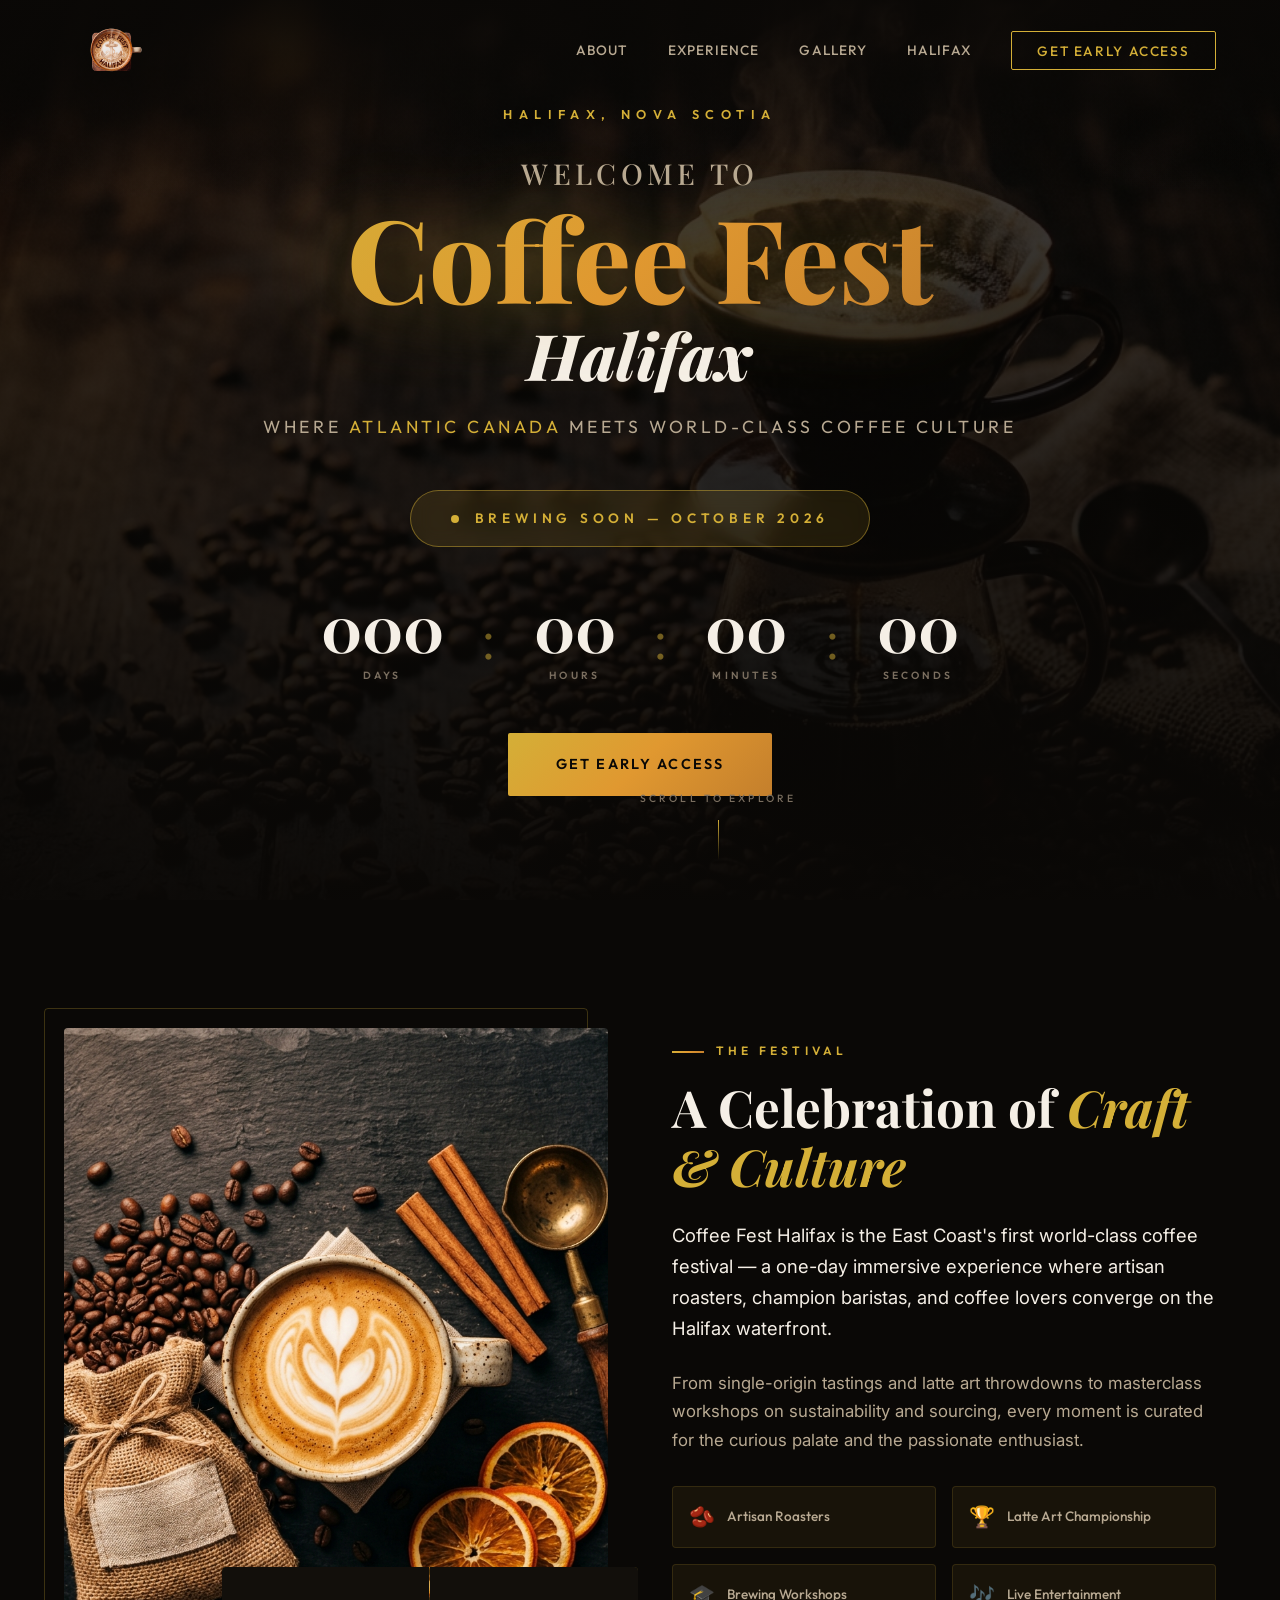
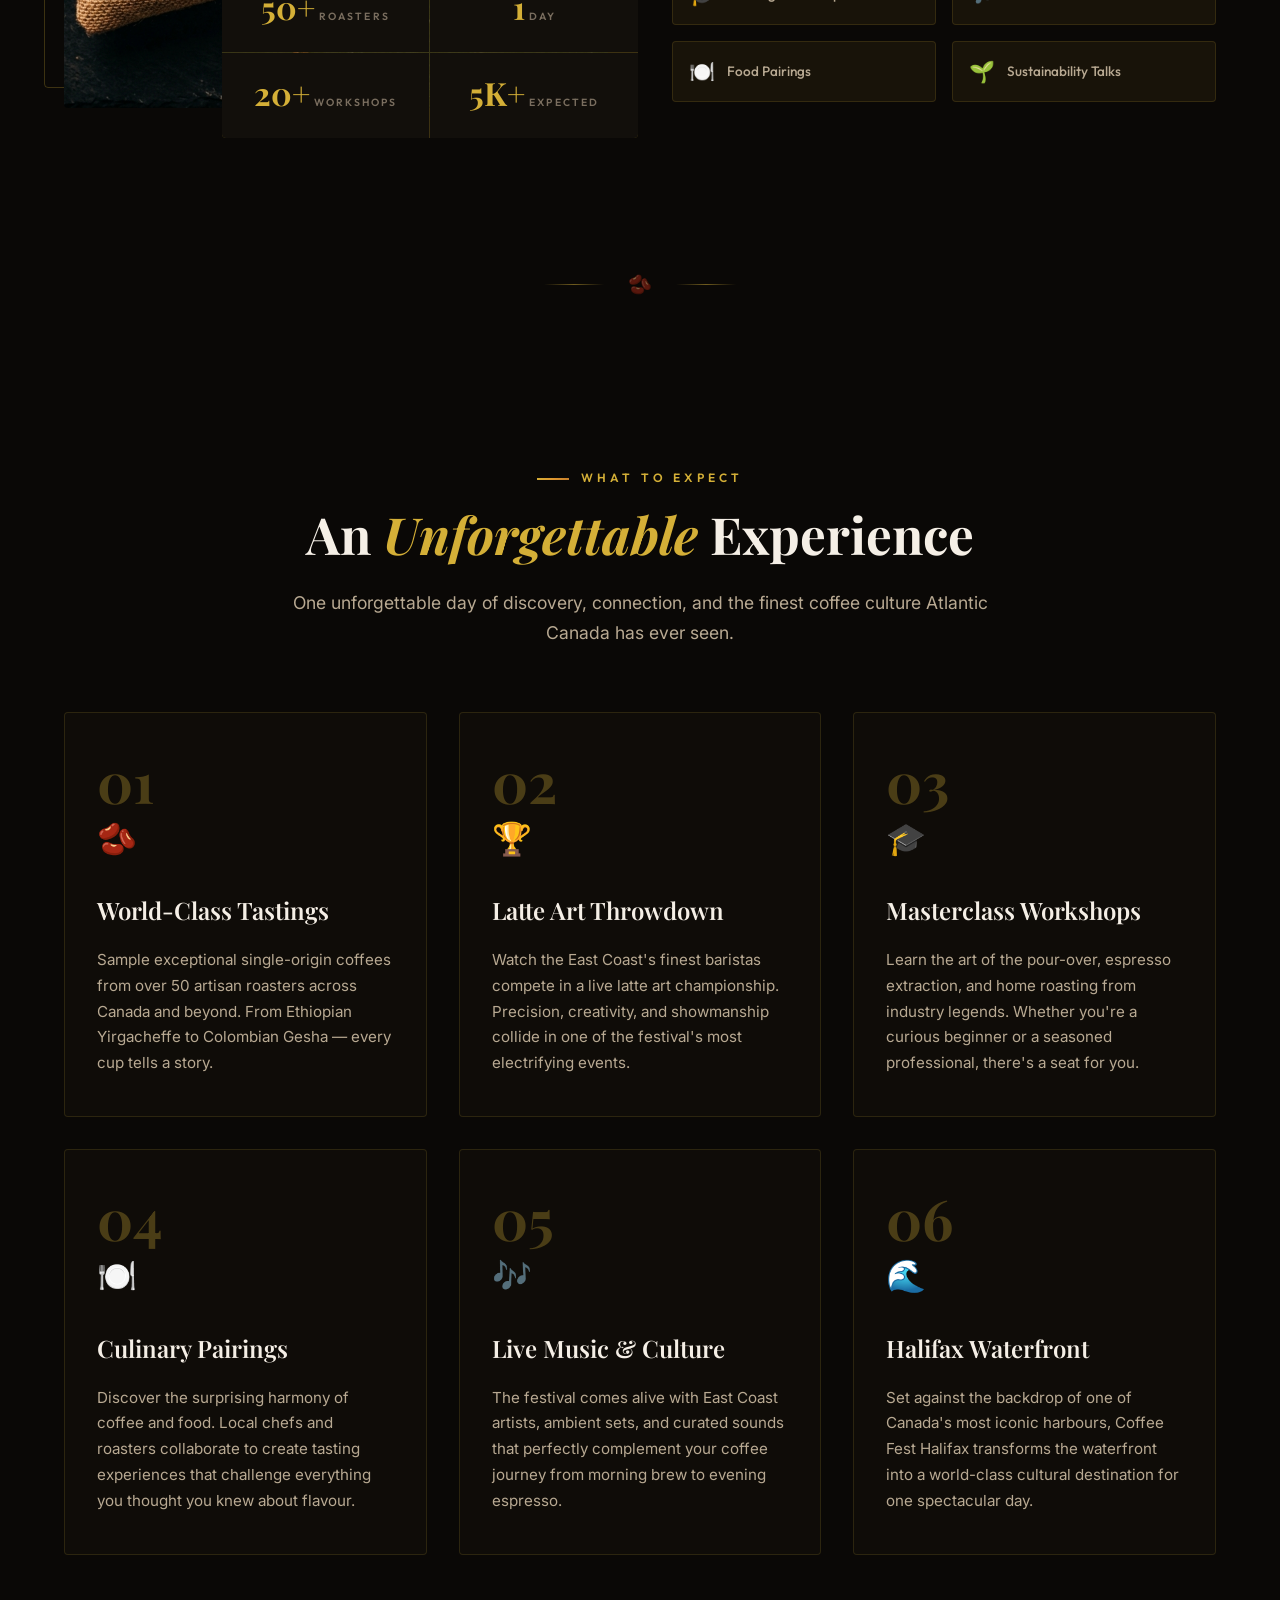
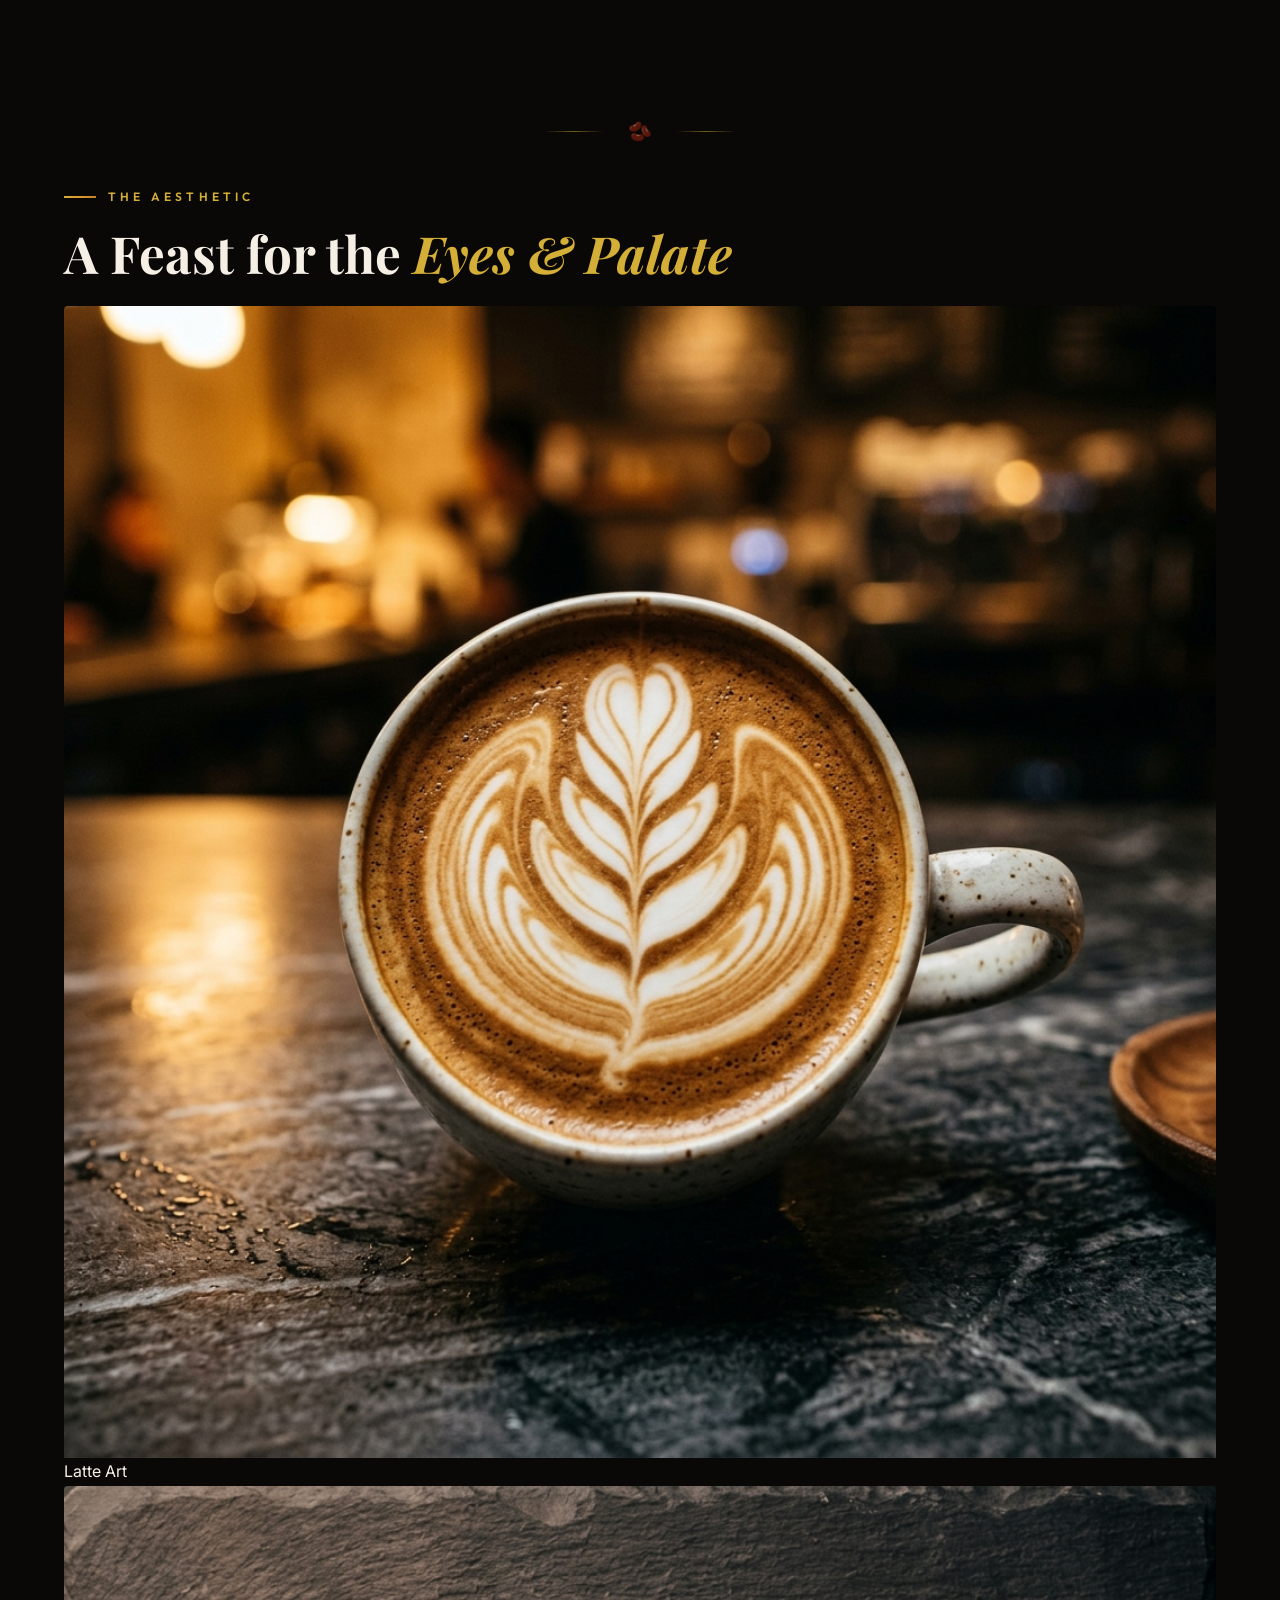
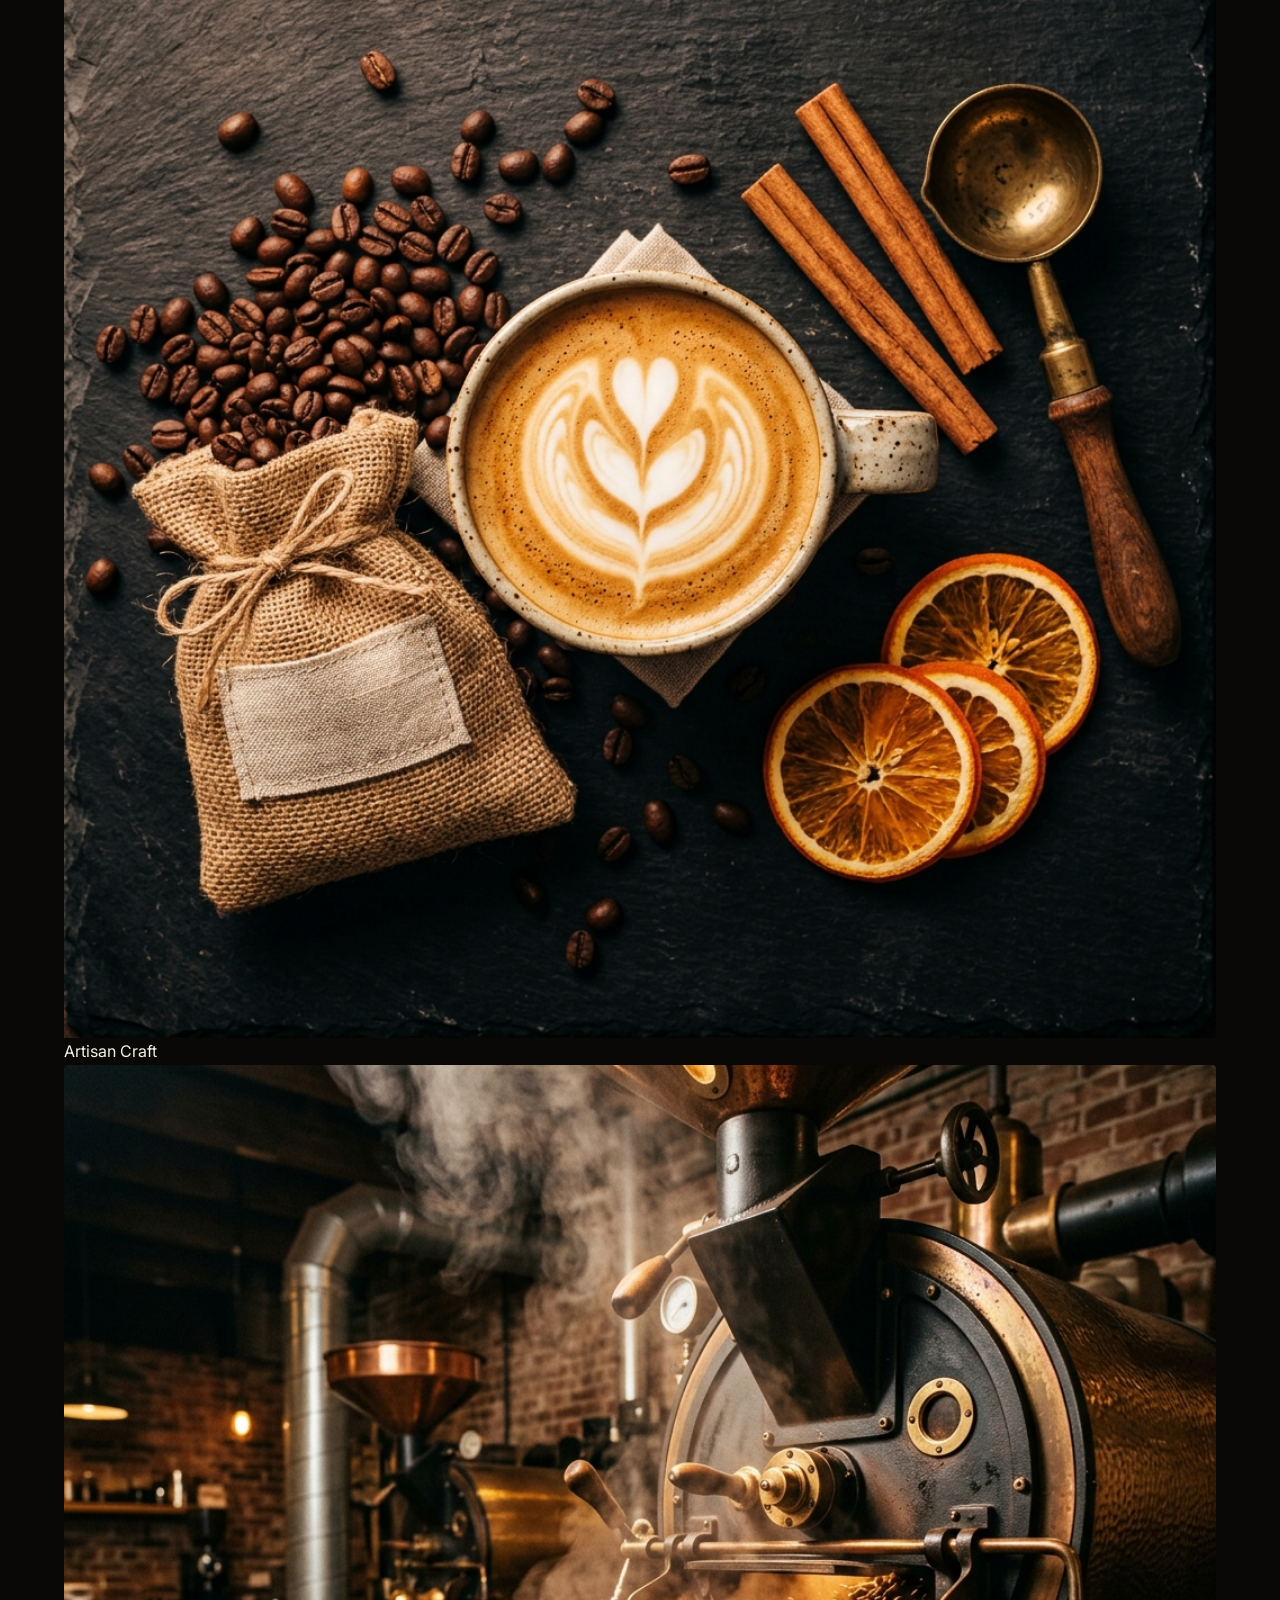
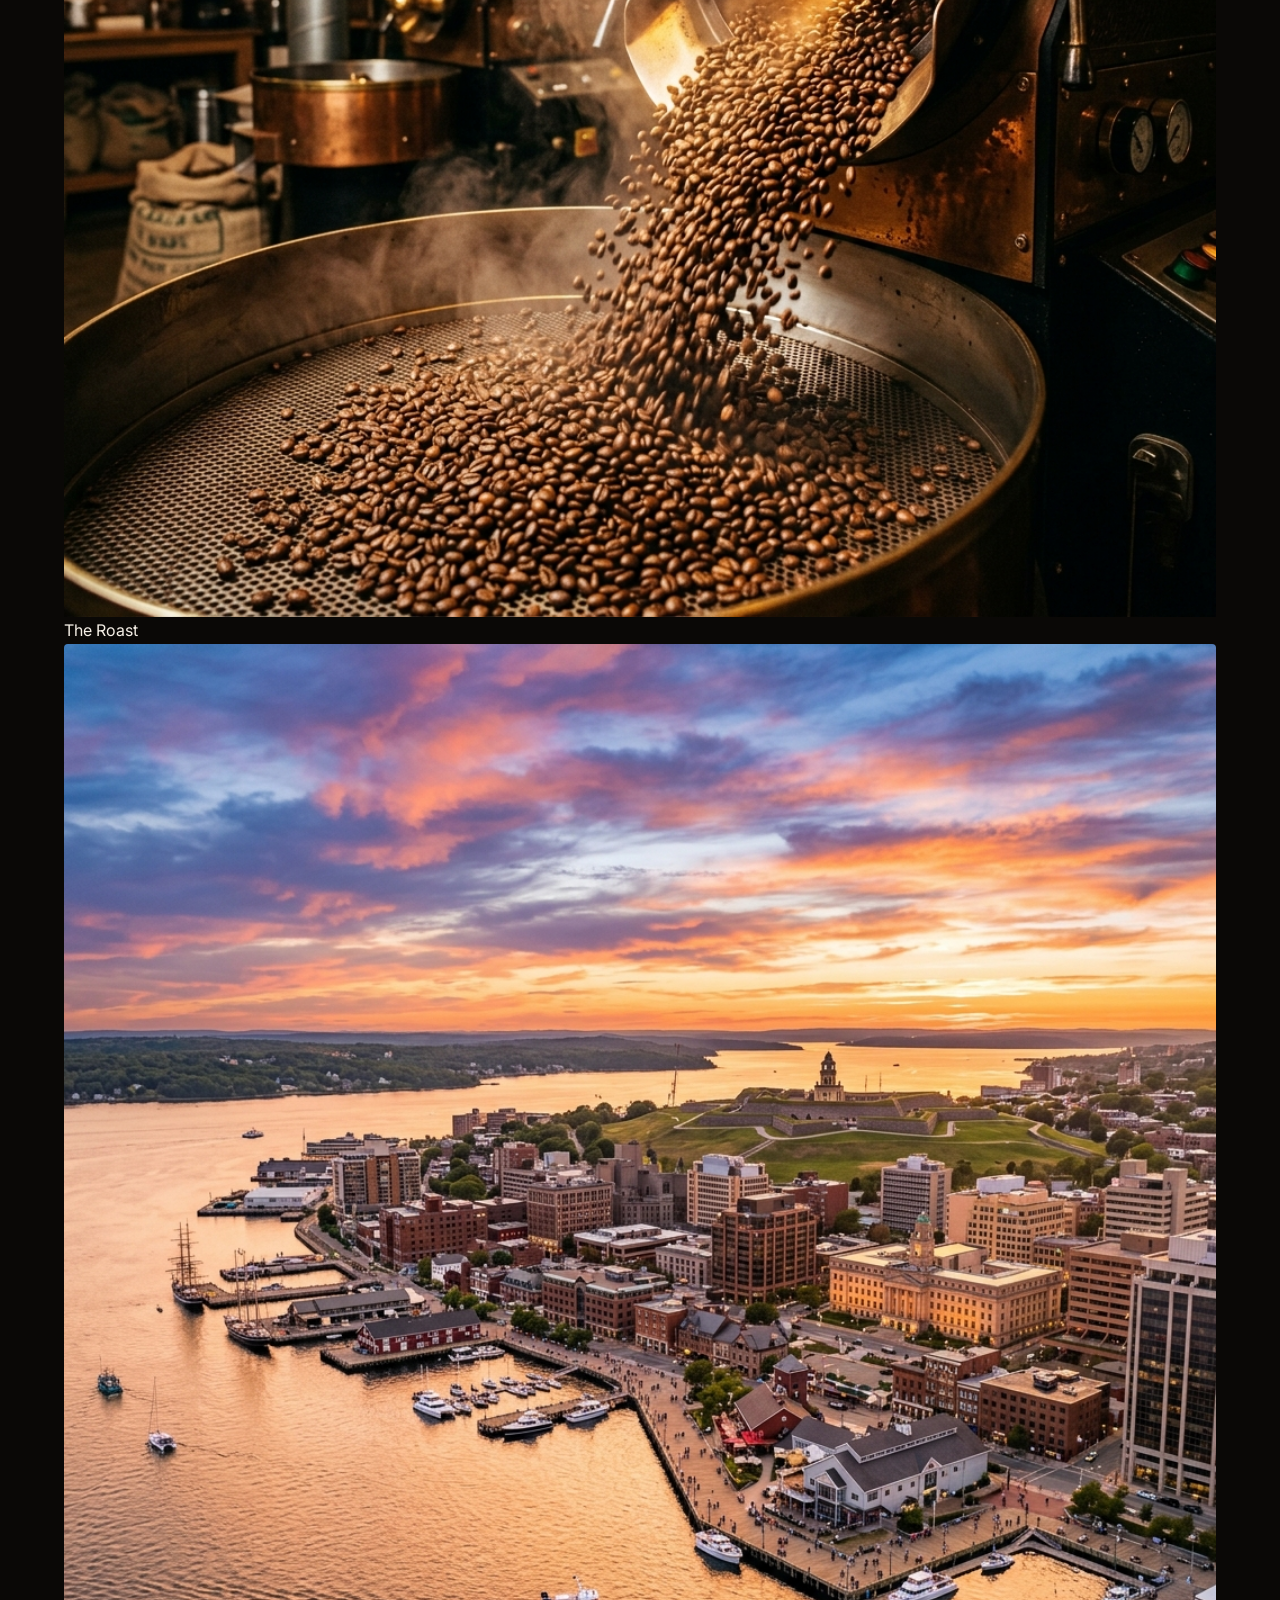
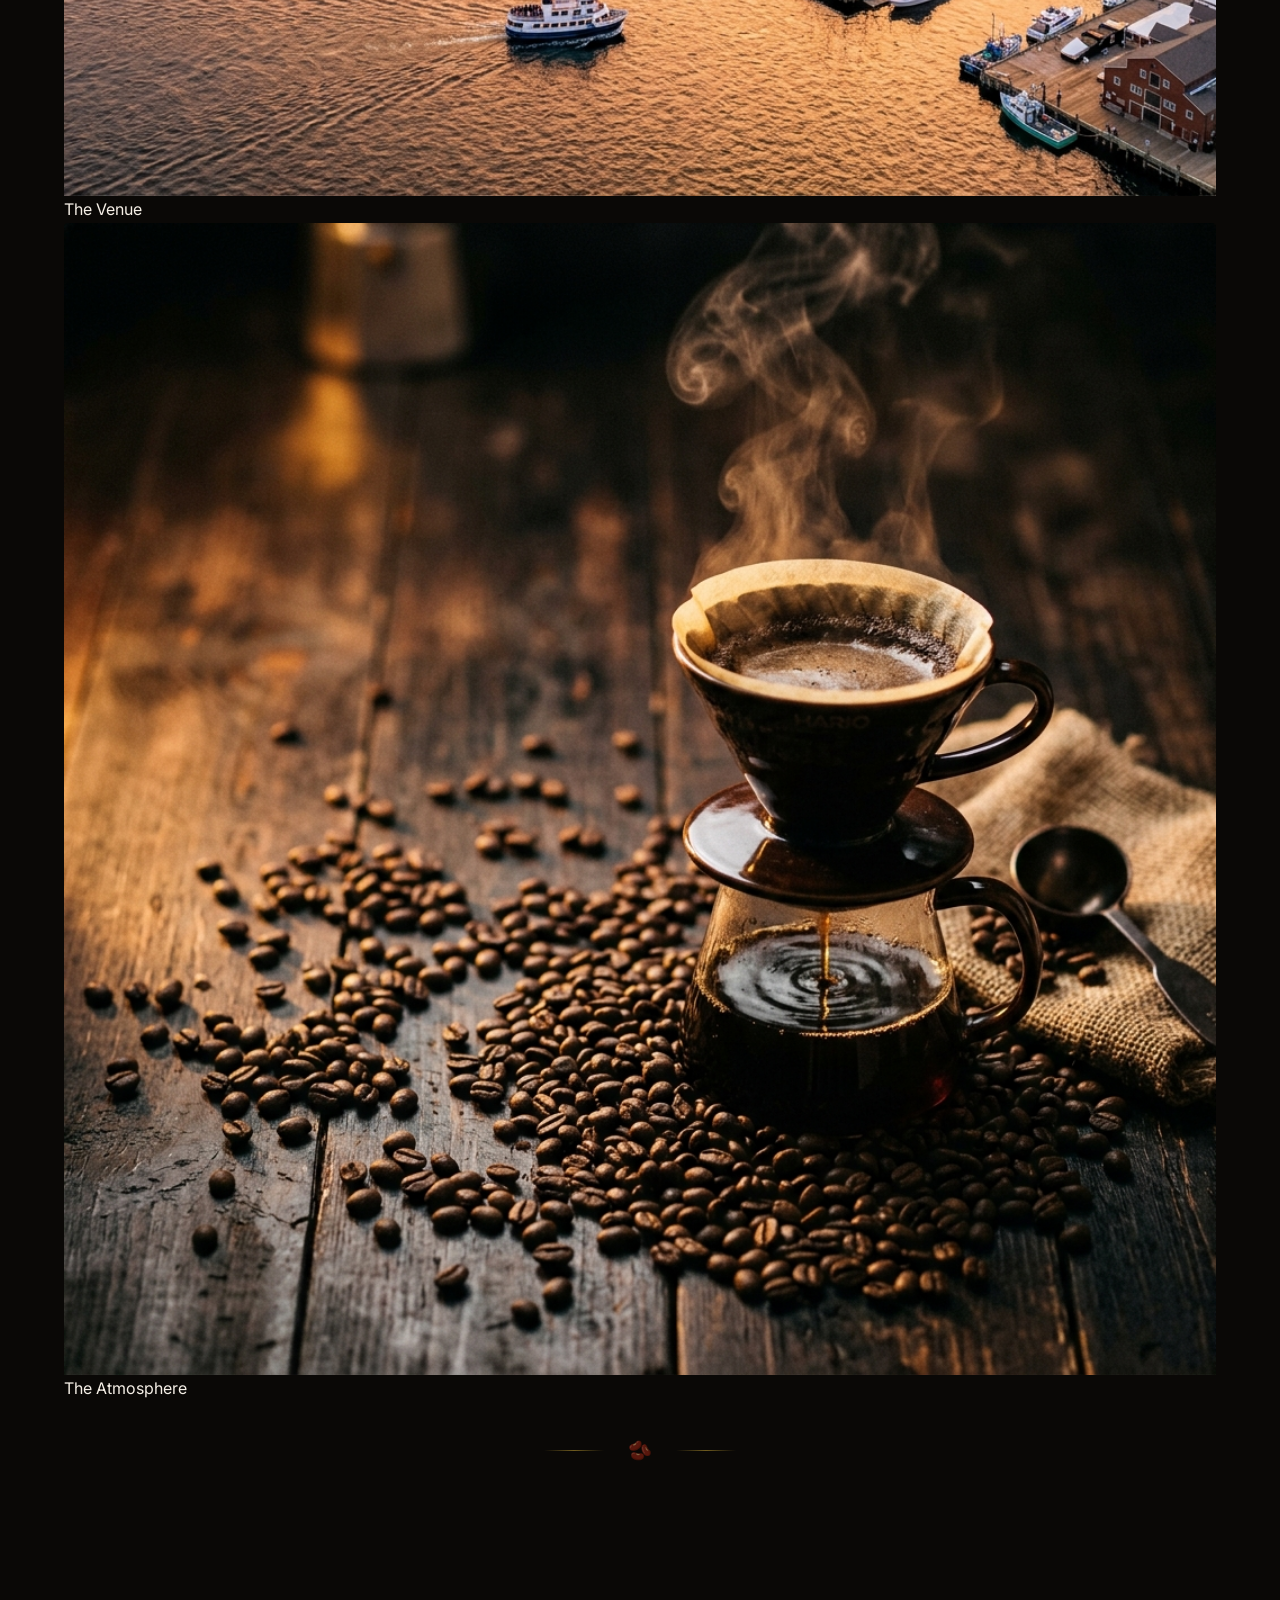
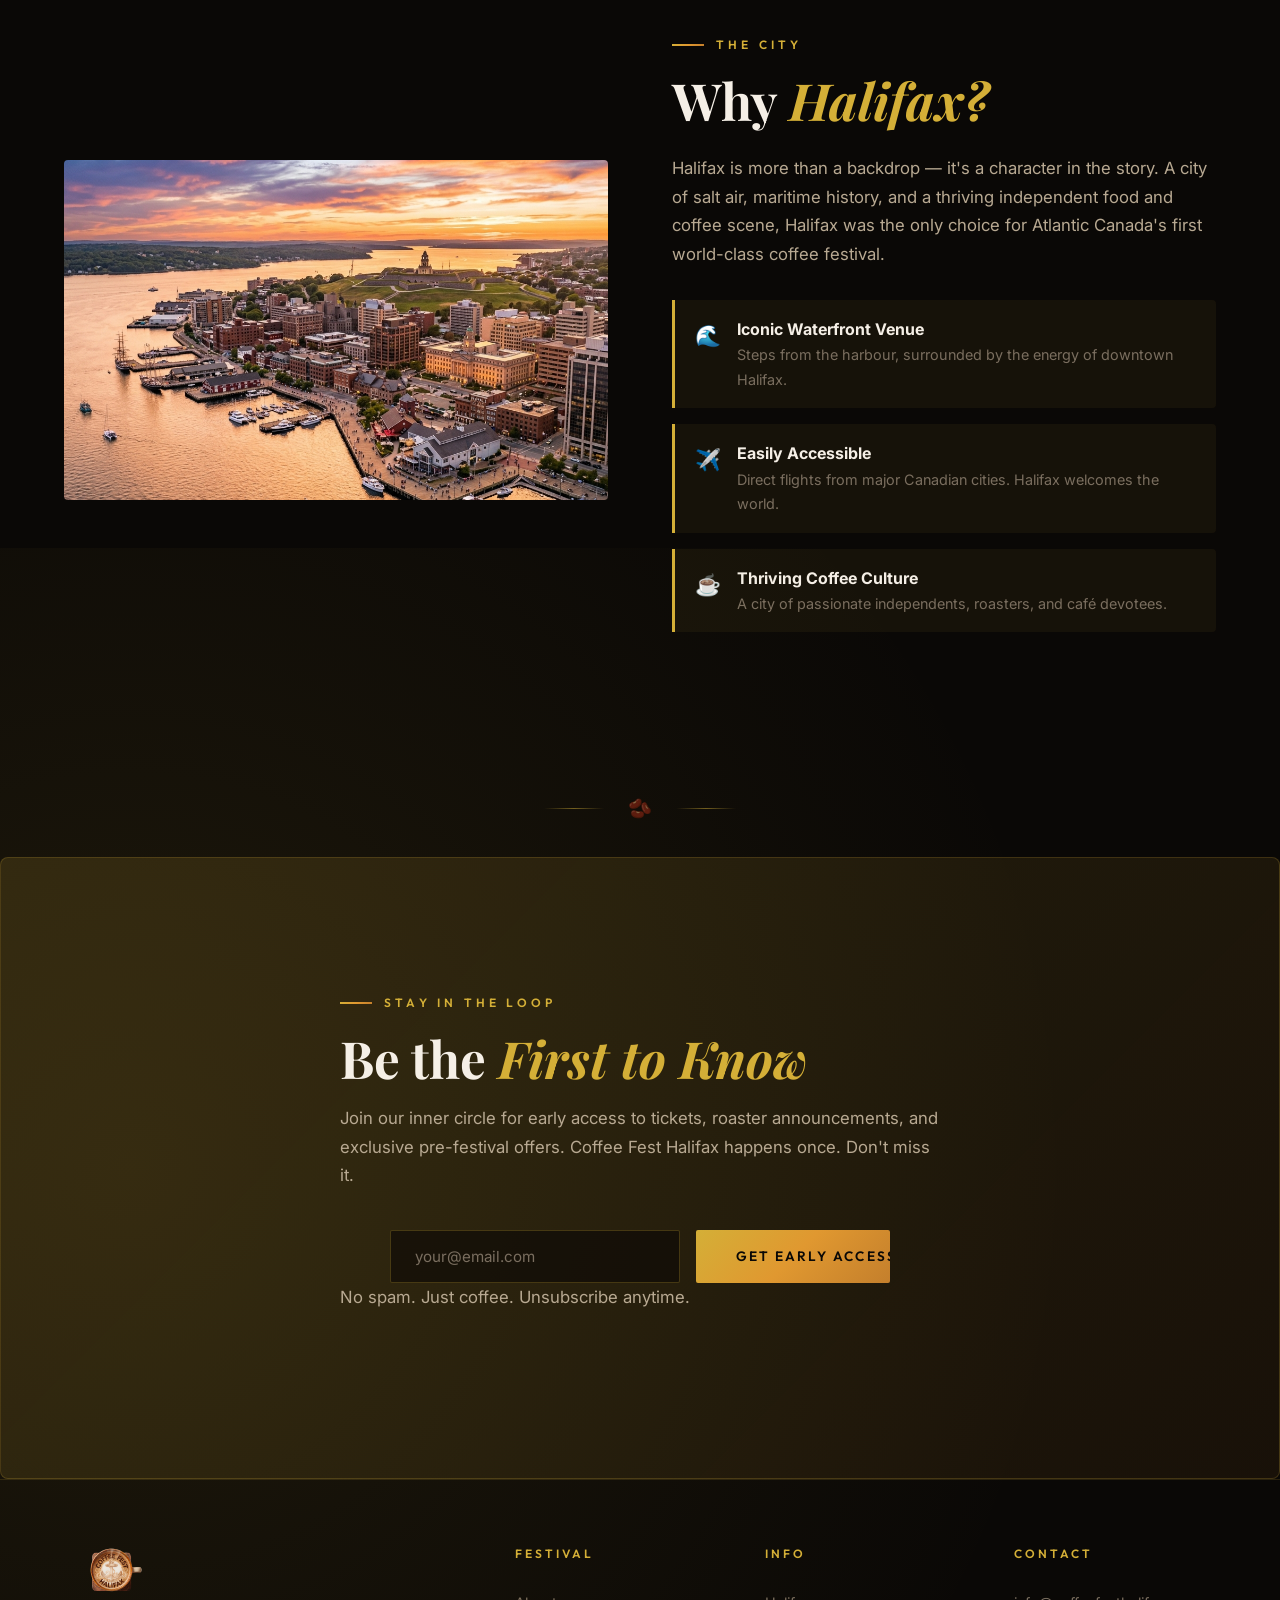
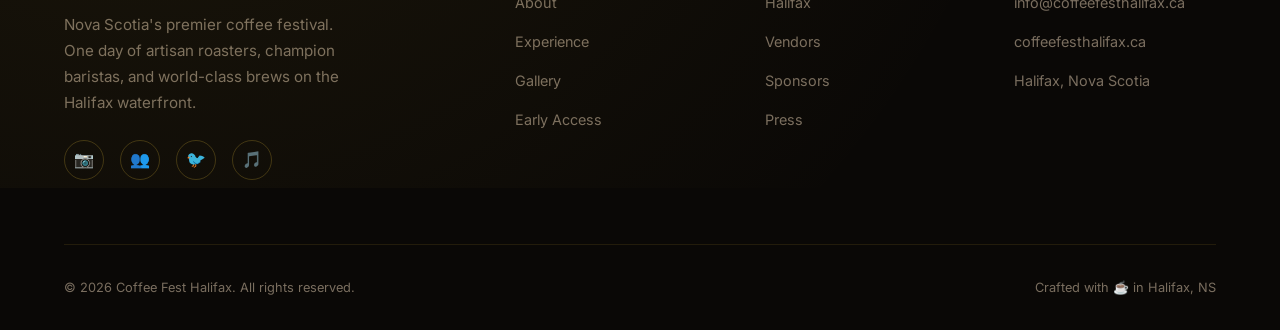
==== index.html @ a6e3f9b7 "Initial commit — Coffee Fest Halifax website" ====
<!DOCTYPE html>
<html lang="en">
<head>
  <meta charset="UTF-8">
  <meta name="viewport" content="width=device-width, initial-scale=1.0">
  <title>Coffee Fest Halifax — Coming October 2026 | Nova Scotia's Premier Coffee Festival</title>
  <meta name="description" content="Nova Scotia's most anticipated coffee festival. Artisan roasters, world-class baristas, live demos, and the finest brews. Coming October 2026 to the Halifax waterfront.">
  <meta property="og:title" content="Coffee Fest Halifax — October 2026">
  <meta property="og:description" content="Nova Scotia's most anticipated coffee festival. Artisan roasters, world-class baristas, live demos, and the finest brews.">
  <meta property="og:type" content="website">
  
  <!-- Favicon -->
  <link rel="icon" href="images/logo.png" type="image/png">

  <link rel="stylesheet" href="style.css">
</head>
<body>

  <!-- ========== LOADER ========== -->
  <div id="loader">
    <div class="loader-bean"></div>
    <div class="loader-text">Brewing Something Special</div>
  </div>

  <!-- ========== NAVIGATION ========== -->
  <nav class="navbar" id="navbar">
    <div class="container">
      <a href="#" class="nav-logo">
        <img src="images/logo.png" alt="Coffee Fest Halifax" class="nav-logo-img">
      </a>
      <ul class="nav-links" id="navLinks">
        <li><a href="#about">About</a></li>
        <li><a href="#experience">Experience</a></li>
        <li><a href="#gallery">Gallery</a></li>
        <li><a href="#halifax">Halifax</a></li>
        <li><a href="#signup" class="nav-cta">Get Early Access</a></li>
      </ul>
      <button class="nav-toggle" id="navToggle" aria-label="Toggle navigation">
        <span></span>
        <span></span>
        <span></span>
      </button>
    </div>
  </nav>

  <!-- ========== HERO ========== -->
  <section class="hero" id="home">
    <div class="hero-bg">
      <img src="images/hero-bg.png" alt="Coffee Fest Halifax hero">
    </div>
    <div class="hero-overlay"></div>
    <div class="hero-top-fade"></div>
    
    <!-- Floating particles -->
    <div class="hero-particles" id="heroParticles"></div>

    <div class="hero-content">
      <div class="hero-dateline">Halifax, Nova Scotia</div>
      
      <h1 class="hero-title">
        <span class="line-1">Welcome to</span>
        <span class="line-2">Coffee Fest</span>
        <span class="line-3">Halifax</span>
      </h1>

      <div class="hero-location">
        Where <span>Atlantic Canada</span> meets world-class coffee culture
      </div>

      <div class="coming-soon-badge">
        <span class="pulse"></span>
        <span>Brewing Soon — October 2026</span>
      </div>

      <!-- Countdown Timer -->
      <div class="countdown" id="countdown">
        <div class="countdown-item">
          <span class="countdown-value" id="countDays">000</span>
          <span class="countdown-label">Days</span>
        </div>
        <span class="countdown-separator">:</span>
        <div class="countdown-item">
          <span class="countdown-value" id="countHours">00</span>
          <span class="countdown-label">Hours</span>
        </div>
        <span class="countdown-separator">:</span>
        <div class="countdown-item">
          <span class="countdown-value" id="countMinutes">00</span>
          <span class="countdown-label">Minutes</span>
        </div>
        <span class="countdown-separator">:</span>
        <div class="countdown-item">
          <span class="countdown-value" id="countSeconds">00</span>
          <span class="countdown-label">Seconds</span>
        </div>
      </div>

      <div class="hero-cta">
        <a href="#signup" class="btn btn-gold btn-large">Get Early Access</a>
      </div>
    </div>

    <div class="scroll-indicator">
      <span>Scroll to Explore</span>
      <div class="scroll-line"></div>
    </div>
  </section>

  <!-- ========== ABOUT ========== -->
  <section class="about" id="about">
    <div class="container">
      <div class="about-grid">
        <div class="about-image-wrapper reveal">
          <div class="about-image">
            <img src="images/coffee-flatlay.png" alt="Artisan coffee craftsmanship">
          </div>
          <div class="about-image-accent"></div>
          <div class="about-stats">
            <div class="about-stat">
              <span class="about-stat-value">50+</span>
              <span class="about-stat-label">Roasters</span>
            </div>
            <div class="about-stat">
              <span class="about-stat-value">1</span>
              <span class="about-stat-label">Day</span>
            </div>
            <div class="about-stat">
              <span class="about-stat-value">20+</span>
              <span class="about-stat-label">Workshops</span>
            </div>
            <div class="about-stat">
              <span class="about-stat-value">5K+</span>
              <span class="about-stat-label">Expected</span>
            </div>
          </div>
        </div>

        <div class="about-text reveal reveal-delay-2">
          <span class="section-label">The Festival</span>
          <h2 class="section-title">A Celebration of <em>Craft &amp; Culture</em></h2>
          <p>Coffee Fest Halifax is the East Coast's first world-class coffee festival — a one-day immersive experience where artisan roasters, champion baristas, and coffee lovers converge on the Halifax waterfront.</p>
          <p>From single-origin tastings and latte art throwdowns to masterclass workshops on sustainability and sourcing, every moment is curated for the curious palate and the passionate enthusiast.</p>
          
          <div class="about-features">
            <div class="about-feature">
              <span class="about-feature-icon">🫘</span>
              <span class="about-feature-text">Artisan Roasters</span>
            </div>
            <div class="about-feature">
              <span class="about-feature-icon">🏆</span>
              <span class="about-feature-text">Latte Art Championship</span>
            </div>
            <div class="about-feature">
              <span class="about-feature-icon">🎓</span>
              <span class="about-feature-text">Brewing Workshops</span>
            </div>
            <div class="about-feature">
              <span class="about-feature-icon">🎶</span>
              <span class="about-feature-text">Live Entertainment</span>
            </div>
            <div class="about-feature">
              <span class="about-feature-icon">🍽️</span>
              <span class="about-feature-text">Food Pairings</span>
            </div>
            <div class="about-feature">
              <span class="about-feature-icon">🌱</span>
              <span class="about-feature-text">Sustainability Talks</span>
            </div>
          </div>
        </div>
      </div>
    </div>
  </section>

  <!-- Divider -->
  <div class="section-divider">
    <span class="line"></span>
    <span class="icon">🫘</span>
    <span class="line"></span>
  </div>

  <!-- ========== EXPERIENCE ========== -->
  <section class="experience" id="experience">
    <div class="container">
      <div class="experience-header reveal">
        <span class="section-label">What to Expect</span>
        <h2 class="section-title">An <em>Unforgettable</em> Experience</h2>
        <p>One unforgettable day of discovery, connection, and the finest coffee culture Atlantic Canada has ever seen.</p>
      </div>

      <div class="experience-grid">
        <div class="experience-card reveal reveal-delay-1">
          <span class="experience-card-number">01</span>
          <span class="experience-card-icon">🫘</span>
          <h3>World-Class Tastings</h3>
          <p>Sample exceptional single-origin coffees from over 50 artisan roasters across Canada and beyond. From Ethiopian Yirgacheffe to Colombian Gesha — every cup tells a story.</p>
        </div>
        <div class="experience-card reveal reveal-delay-2">
          <span class="experience-card-number">02</span>
          <span class="experience-card-icon">🏆</span>
          <h3>Latte Art Throwdown</h3>
          <p>Watch the East Coast's finest baristas compete in a live latte art championship. Precision, creativity, and showmanship collide in one of the festival's most electrifying events.</p>
        </div>
        <div class="experience-card reveal reveal-delay-3">
          <span class="experience-card-number">03</span>
          <span class="experience-card-icon">🎓</span>
          <h3>Masterclass Workshops</h3>
          <p>Learn the art of the pour-over, espresso extraction, and home roasting from industry legends. Whether you're a curious beginner or a seasoned professional, there's a seat for you.</p>
        </div>
        <div class="experience-card reveal reveal-delay-1">
          <span class="experience-card-number">04</span>
          <span class="experience-card-icon">🍽️</span>
          <h3>Culinary Pairings</h3>
          <p>Discover the surprising harmony of coffee and food. Local chefs and roasters collaborate to create tasting experiences that challenge everything you thought you knew about flavour.</p>
        </div>
        <div class="experience-card reveal reveal-delay-2">
          <span class="experience-card-number">05</span>
          <span class="experience-card-icon">🎶</span>
          <h3>Live Music &amp; Culture</h3>
          <p>The festival comes alive with East Coast artists, ambient sets, and curated sounds that perfectly complement your coffee journey from morning brew to evening espresso.</p>
        </div>
        <div class="experience-card reveal reveal-delay-3">
          <span class="experience-card-number">06</span>
          <span class="experience-card-icon">🌊</span>
          <h3>Halifax Waterfront</h3>
          <p>Set against the backdrop of one of Canada's most iconic harbours, Coffee Fest Halifax transforms the waterfront into a world-class cultural destination for one spectacular day.</p>
        </div>
      </div>
    </div>
  </section>

  <!-- Divider -->
  <div class="section-divider">
    <span class="line"></span>
    <span class="icon">🫘</span>
    <span class="line"></span>
  </div>

  <!-- ========== GALLERY ========== -->
  <section class="gallery" id="gallery">
    <div class="container">
      <div class="gallery-header reveal">
        <span class="section-label">The Aesthetic</span>
        <h2 class="section-title">A Feast for the <em>Eyes &amp; Palate</em></h2>
      </div>
      <div class="gallery-grid">
        <div class="gallery-item gallery-item--large showcase-item reveal">
          <img src="images/latte-art.png" alt="Latte art at Coffee Fest Halifax">
          <div class="gallery-overlay">
            <span>Latte Art</span>
          </div>
        </div>
        <div class="gallery-item showcase-item reveal reveal-delay-1">
          <img src="images/coffee-flatlay.png" alt="Artisan coffee flat lay">
          <div class="gallery-overlay">
            <span>Artisan Craft</span>
          </div>
        </div>
        <div class="gallery-item showcase-item reveal reveal-delay-2">
          <img src="images/coffee-roasting.png" alt="Coffee roasting process">
          <div class="gallery-overlay">
            <span>The Roast</span>
          </div>
        </div>
        <div class="gallery-item showcase-item reveal reveal-delay-1">
          <img src="images/halifax-waterfront.png" alt="Halifax waterfront venue">
          <div class="gallery-overlay">
            <span>The Venue</span>
          </div>
        </div>
        <div class="gallery-item showcase-item reveal reveal-delay-2">
          <img src="images/hero-bg.png" alt="Coffee festival atmosphere">
          <div class="gallery-overlay">
            <span>The Atmosphere</span>
          </div>
        </div>
      </div>
    </div>
  </section>

  <!-- Divider -->
  <div class="section-divider">
    <span class="line"></span>
    <span class="icon">🫘</span>
    <span class="line"></span>
  </div>

  <!-- ========== HALIFAX ========== -->
  <section class="halifax" id="halifax">
    <div class="container">
      <div class="halifax-grid">
        <div class="halifax-image-wrapper reveal">
          <div class="halifax-image">
            <img src="images/halifax-waterfront.png" alt="Halifax waterfront">
          </div>
        </div>
        <div class="halifax-content reveal reveal-delay-2">
          <span class="section-label">The City</span>
          <h2 class="section-title">Why <em>Halifax?</em></h2>
          <p>Halifax is more than a backdrop — it's a character in the story. A city of salt air, maritime history, and a thriving independent food and coffee scene, Halifax was the only choice for Atlantic Canada's first world-class coffee festival.</p>
          <div class="halifax-highlights">
            <div class="halifax-highlight">
              <span class="halifax-highlight-icon">🌊</span>
              <div>
                <strong>Iconic Waterfront Venue</strong>
                <p>Steps from the harbour, surrounded by the energy of downtown Halifax.</p>
              </div>
            </div>
            <div class="halifax-highlight">
              <span class="halifax-highlight-icon">✈️</span>
              <div>
                <strong>Easily Accessible</strong>
                <p>Direct flights from major Canadian cities. Halifax welcomes the world.</p>
              </div>
            </div>
            <div class="halifax-highlight">
              <span class="halifax-highlight-icon">☕</span>
              <div>
                <strong>Thriving Coffee Culture</strong>
                <p>A city of passionate independents, roasters, and café devotees.</p>
              </div>
            </div>
          </div>
        </div>
      </div>
    </div>
  </section>

  <!-- Divider -->
  <div class="section-divider">
    <span class="line"></span>
    <span class="icon">🫘</span>
    <span class="line"></span>
  </div>

  <!-- ========== SIGNUP ========== -->
  <section class="signup" id="signup">
    <div class="signup-bg"></div>
    <div class="container">
      <div class="signup-content reveal">
        <span class="section-label">Stay in the Loop</span>
        <h2 class="section-title">Be the <em>First to Know</em></h2>
        <p>Join our inner circle for early access to tickets, roaster announcements, and exclusive pre-festival offers. Coffee Fest Halifax happens once. Don't miss it.</p>
        <form class="signup-form" id="signupForm">
          <input type="email" id="emailInput" placeholder="your@email.com" required>
          <button type="submit" class="btn btn-gold">Get Early Access</button>
        </form>
        <p class="signup-disclaimer">No spam. Just coffee. Unsubscribe anytime.</p>
      </div>
    </div>
  </section>

  <!-- ========== FOOTER ========== -->
  <footer class="footer" id="contact">
    <div class="container">
      <div class="footer-grid">
        <div class="footer-brand">
          <a href="#" class="nav-logo">
            <img src="images/logo.png" alt="Coffee Fest Halifax" class="nav-logo-img">
          </a>
          <p>Nova Scotia's premier coffee festival. One day of artisan roasters, champion baristas, and world-class brews on the Halifax waterfront.</p>
          <div class="footer-social">
            <a href="#" aria-label="Instagram">📷</a>
            <a href="#" aria-label="Facebook">👥</a>
            <a href="#" aria-label="Twitter/X">🐦</a>
            <a href="#" aria-label="TikTok">🎵</a>
          </div>
        </div>
        <div class="footer-col">
          <h4 class="footer-title">Festival</h4>
          <ul class="footer-links">
            <li><a href="#about">About</a></li>
            <li><a href="#experience">Experience</a></li>
            <li><a href="#gallery">Gallery</a></li>
            <li><a href="#signup">Early Access</a></li>
          </ul>
        </div>
        <div class="footer-col">
          <h4 class="footer-title">Info</h4>
          <ul class="footer-links">
            <li><a href="#halifax">Halifax</a></li>
            <li><a href="#">Vendors</a></li>
            <li><a href="#">Sponsors</a></li>
            <li><a href="#">Press</a></li>
          </ul>
        </div>
        <div class="footer-col">
          <h4 class="footer-title">Contact</h4>
          <ul class="footer-links">
            <li><a href="mailto:info@coffeefesthalifax.ca">info@coffeefesthalifax.ca</a></li>
            <li><a href="#">coffeefesthalifax.ca</a></li>
            <li><a href="#">Halifax, Nova Scotia</a></li>
          </ul>
        </div>
      </div>
      <div class="footer-bottom">
        <p>&copy; 2026 Coffee Fest Halifax. All rights reserved.</p>
        <p>Crafted with ☕ in Halifax, NS</p>
      </div>
    </div>
  </footer>

  <script src="script.js"></script>
</body>
</html>
---- style.css ----
/* ============================================
   COFFEE FEST HALIFAX — PREMIUM DESIGN SYSTEM
   ============================================ */

/* ---------- Google Fonts ---------- */
@import url('https://fonts.googleapis.com/css2?family=Playfair+Display:ital,wght@0,400;0,500;0,600;0,700;0,800;0,900;1,400;1,700&family=Inter:wght@300;400;500;600;700&family=Outfit:wght@300;400;500;600;700;800&display=swap');

/* ---------- Custom Properties ---------- */
:root {
  /* Core palette */
  --bg-primary:       #0a0806;
  --bg-secondary:     #120f0b;
  --bg-card:          rgba(18, 15, 11, 0.7);
  --bg-glass:         rgba(18, 15, 11, 0.45);
  
  --text-primary:     #f5efe6;
  --text-secondary:   #b8a992;
  --text-muted:       #7a6e5f;
  
  /* Accent warm golds & ambers */
  --accent-gold:      #d4af37;
  --accent-amber:     #e09830;
  --accent-copper:    #c47f2c;
  --accent-cream:     #f5e6c8;
  --accent-espresso:  #3b2314;
  
  /* Gradients */
  --gradient-gold:    linear-gradient(135deg, #d4af37 0%, #e09830 50%, #c47f2c 100%);
  --gradient-dark:    linear-gradient(180deg, #0a0806 0%, #1a150f 50%, #0a0806 100%);
  --gradient-hero:    linear-gradient(180deg, rgba(10,8,6,0.3) 0%, rgba(10,8,6,0.6) 40%, rgba(10,8,6,0.95) 100%);
  --gradient-top:     linear-gradient(180deg, rgba(10,8,6,0.9) 0%, rgba(10,8,6,0) 100%);
  
  /* Spacing */
  --section-padding:  clamp(4rem, 10vw, 8rem);
  --container-max:    1200px;
  
  /* Transitions */
  --ease-out-expo:    cubic-bezier(0.16, 1, 0.3, 1);
  --ease-out-quart:   cubic-bezier(0.25, 1, 0.5, 1);
  
  /* Blur */
  --blur-glass:       20px;
  --blur-heavy:       40px;
}

/* ---------- Reset & Base ---------- */
*,
*::before,
*::after {
  margin: 0;
  padding: 0;
  box-sizing: border-box;
}

html {
  scroll-behavior: smooth;
  font-size: 16px;
  overflow-x: hidden;
}

body {
  font-family: 'Inter', -apple-system, BlinkMacSystemFont, sans-serif;
  background: var(--bg-primary);
  color: var(--text-primary);
  line-height: 1.7;
  overflow-x: hidden;
  -webkit-font-smoothing: antialiased;
  -moz-osx-font-smoothing: grayscale;
}

::selection {
  background: var(--accent-gold);
  color: var(--bg-primary);
}

img {
  max-width: 100%;
  display: block;
}

a {
  color: var(--accent-gold);
  text-decoration: none;
  transition: all 0.3s var(--ease-out-quart);
}

a:hover {
  color: var(--accent-cream);
}

/* ---------- Custom Scrollbar ---------- */
::-webkit-scrollbar {
  width: 8px;
}
::-webkit-scrollbar-track {
  background: var(--bg-primary);
}
::-webkit-scrollbar-thumb {
  background: var(--accent-espresso);
  border-radius: 4px;
}
::-webkit-scrollbar-thumb:hover {
  background: var(--accent-copper);
}

/* ---------- Utility Classes ---------- */
.container {
  width: 90%;
  max-width: var(--container-max);
  margin: 0 auto;
}

.section-label {
  font-family: 'Outfit', sans-serif;
  font-size: 0.75rem;
  font-weight: 600;
  letter-spacing: 0.35em;
  text-transform: uppercase;
  color: var(--accent-gold);
  margin-bottom: 1rem;
  display: inline-flex;
  align-items: center;
  gap: 0.75rem;
}

.section-label::before {
  content: '';
  display: inline-block;
  width: 32px;
  height: 2px;
  background: var(--gradient-gold);
}

.section-title {
  font-family: 'Playfair Display', serif;
  font-size: clamp(2rem, 4vw, 3.5rem);
  font-weight: 700;
  line-height: 1.15;
  color: var(--text-primary);
  margin-bottom: 1.5rem;
}

.section-title em {
  font-style: italic;
  color: var(--accent-gold);
}

/* ---------- Loading Screen ---------- */
#loader {
  position: fixed;
  inset: 0;
  z-index: 10000;
  background: var(--bg-primary);
  display: flex;
  align-items: center;
  justify-content: center;
  flex-direction: column;
  gap: 2rem;
  transition: opacity 0.8s var(--ease-out-expo), visibility 0.8s;
}

#loader.hidden {
  opacity: 0;
  visibility: hidden;
  pointer-events: none;
}

.loader-bean {
  width: 48px;
  height: 48px;
  position: relative;
}

.loader-bean::before,
.loader-bean::after {
  content: '🫘';
  font-size: 2.5rem;
  position: absolute;
  animation: loaderPulse 1.4s ease-in-out infinite;
}

.loader-bean::after {
  animation-delay: 0.7s;
}

@keyframes loaderPulse {
  0%, 100% { opacity: 0.3; transform: scale(0.9); }
  50%      { opacity: 1;   transform: scale(1.1); }
}

.loader-text {
  font-family: 'Outfit', sans-serif;
  font-size: 0.8rem;
  letter-spacing: 0.4em;
  text-transform: uppercase;
  color: var(--accent-gold);
  animation: loaderFade 1.4s ease-in-out infinite;
}

@keyframes loaderFade {
  0%, 100% { opacity: 0.4; }
  50%      { opacity: 1; }
}

/* ---------- Navigation ---------- */
.navbar {
  position: fixed;
  top: 0;
  left: 0;
  right: 0;
  z-index: 1000;
  padding: 1.5rem 0;
  transition: all 0.5s var(--ease-out-expo);
}

.navbar.scrolled {
  padding: 0.8rem 0;
  background: rgba(10, 8, 6, 0.85);
  backdrop-filter: blur(var(--blur-glass));
  -webkit-backdrop-filter: blur(var(--blur-glass));
  border-bottom: 1px solid rgba(212, 175, 55, 0.2);
}

.navbar .container {
  display: flex;
  align-items: center;
  justify-content: space-between;
}

.nav-logo {
  display: flex;
  align-items: center;
  gap: 0.75rem;
}

.nav-logo-icon {
  font-size: 1.8rem;
}

.nav-logo-img {
  height: 52px;
  width: auto;
  object-fit: contain;
  transition: height 0.5s var(--ease-out-expo);
}

.navbar.scrolled .nav-logo-img {
  height: 40px;
}

.nav-logo-text {
  font-family: 'Playfair Display', serif;
  font-size: 1.3rem;
  font-weight: 700;
  color: var(--text-primary);
  letter-spacing: 0.02em;
}

.nav-logo-text span {
  color: var(--accent-gold);
}

.nav-links {
  display: flex;
  list-style: none;
  gap: 2.5rem;
  align-items: center;
}

.nav-links a {
  font-family: 'Outfit', sans-serif;
  font-size: 0.85rem;
  font-weight: 500;
  letter-spacing: 0.08em;
  text-transform: uppercase;
  color: var(--text-secondary);
  position: relative;
}

.nav-links a::after {
  content: '';
  position: absolute;
  bottom: -4px;
  left: 0;
  width: 0;
  height: 1px;
  background: var(--accent-gold);
  transition: width 0.4s var(--ease-out-expo);
}

.nav-links a:hover {
  color: var(--accent-gold);
}

.nav-links a:hover::after {
  width: 100%;
}

.nav-cta {
  padding: 0.6rem 1.6rem !important;
  border: 1px solid var(--accent-gold) !important;
  border-radius: 2px;
  color: var(--accent-gold) !important;
  letter-spacing: 0.12em !important;
  transition: all 0.4s var(--ease-out-expo) !important;
}

.nav-cta:hover {
  background: var(--accent-gold) !important;
  color: var(--bg-primary) !important;
}

.nav-cta::after {
  display: none !important;
}

/* Mobile menu toggle */
.nav-toggle {
  display: none;
  background: none;
  border: none;
  cursor: pointer;
  padding: 0.5rem;
  z-index: 1001;
}

.nav-toggle span {
  display: block;
  width: 24px;
  height: 2px;
  background: var(--text-primary);
  margin: 5px 0;
  transition: all 0.3s var(--ease-out-expo);
}

/* =============================================
   HERO SECTION
   ============================================= */
.hero {
  position: relative;
  min-height: 100vh;
  display: flex;
  align-items: center;
  justify-content: center;
  overflow: hidden;
}

.hero-bg {
  position: absolute;
  inset: 0;
  z-index: 1;
}

.hero-bg img {
  width: 100%;
  height: 100%;
  object-fit: cover;
  filter: brightness(0.4) saturate(0.8);
  transform: scale(1.05);
  animation: heroZoom 20s ease-in-out infinite alternate;
}

@keyframes heroZoom {
  0%   { transform: scale(1.05); }
  100% { transform: scale(1.12); }
}

.hero-overlay {
  position: absolute;
  inset: 0;
  z-index: 2;
  background: var(--gradient-hero);
}

.hero-top-fade {
  position: absolute;
  top: 0;
  left: 0;
  right: 0;
  height: 200px;
  z-index: 3;
  background: var(--gradient-top);
}

/* Particle steam effect */
.hero-particles {
  position: absolute;
  inset: 0;
  z-index: 3;
  overflow: hidden;
  pointer-events: none;
}

.particle {
  position: absolute;
  bottom: -20px;
  width: 4px;
  height: 4px;
  background: rgba(200, 164, 78, 0.15);
  border-radius: 50%;
  animation: particleRise linear infinite;
}

@keyframes particleRise {
  0%   { transform: translateY(0) scale(1); opacity: 0; }
  10%  { opacity: 1; }
  90%  { opacity: 0.3; }
  100% { transform: translateY(-100vh) scale(0.3); opacity: 0; }
}

.hero-content {
  position: relative;
  z-index: 5;
  text-align: center;
  max-width: 900px;
  padding: 0 2rem;
}

.hero-dateline {
  font-family: 'Outfit', sans-serif;
  font-size: 0.8rem;
  font-weight: 600;
  letter-spacing: 0.5em;
  text-transform: uppercase;
  color: var(--accent-gold);
  margin-bottom: 2rem;
  opacity: 0;
  animation: fadeUp 1s var(--ease-out-expo) 0.5s forwards;
}

.hero-logo-wrap {
  opacity: 0;
  animation: heroLogoIn 1.2s var(--ease-out-expo) 0.7s forwards;
  margin-bottom: 2.5rem;
  position: relative;
  display: inline-block;
  overflow: visible;
}

.steam-canvas {
  position: absolute;
  pointer-events: none;
  z-index: 10;
  mix-blend-mode: screen;
}

.hero-logo-img {
  width: clamp(280px, 45vw, 580px);
  height: auto;
  filter: drop-shadow(0 0 60px rgba(212, 175, 55, 0.35))
          drop-shadow(0 20px 40px rgba(0, 0, 0, 0.6));
  transition: filter 0.4s ease;
}

.hero-logo-img:hover {
  filter: drop-shadow(0 0 80px rgba(212, 175, 55, 0.55))
          drop-shadow(0 20px 40px rgba(0, 0, 0, 0.6));
}

@keyframes heroLogoIn {
  from { opacity: 0; transform: scale(0.88) translateY(20px); }
  to   { opacity: 1; transform: scale(1) translateY(0); }
}

.hero-title {
  font-family: 'Playfair Display', serif;
  font-weight: 800;
  line-height: 1.05;
  margin-bottom: 1.5rem;
  opacity: 0;
  animation: fadeUp 1s var(--ease-out-expo) 0.7s forwards;
}

.hero-title .line-1 {
  display: block;
  font-size: clamp(1.2rem, 2.5vw, 1.8rem);
  font-weight: 500;
  letter-spacing: 0.15em;
  text-transform: uppercase;
  color: var(--text-secondary);
  margin-bottom: 0.5rem;
}

.hero-title .line-2 {
  display: block;
  font-size: clamp(3.5rem, 9vw, 8rem);
  background: var(--gradient-gold);
  -webkit-background-clip: text;
  -webkit-text-fill-color: transparent;
  background-clip: text;
  filter: drop-shadow(0 4px 40px rgba(212, 175, 55, 0.45));
}

.hero-title .line-3 {
  display: block;
  font-size: clamp(2rem, 5vw, 4rem);
  font-style: italic;
  color: var(--text-primary);
  margin-top: 0.25rem;
}

.hero-location {
  font-family: 'Outfit', sans-serif;
  font-size: clamp(0.9rem, 1.5vw, 1.1rem);
  font-weight: 400;
  letter-spacing: 0.2em;
  text-transform: uppercase;
  color: var(--text-secondary);
  margin-bottom: 3rem;
  opacity: 0;
  animation: fadeUp 1s var(--ease-out-expo) 0.9s forwards;
}

.hero-location span {
  color: var(--accent-gold);
}

/* Coming Soon Badge */
.coming-soon-badge {
  display: inline-flex;
  align-items: center;
  gap: 1rem;
  padding: 1rem 2.5rem;
  border: 1px solid rgba(212, 175, 55, 0.45);
  border-radius: 50px;
  background: rgba(212, 175, 55, 0.12);
  backdrop-filter: blur(10px);
  -webkit-backdrop-filter: blur(10px);
  margin-bottom: 3rem;
  opacity: 0;
  animation: fadeUp 1s var(--ease-out-expo) 1.1s forwards;
}

.coming-soon-badge .pulse {
  width: 8px;
  height: 8px;
  background: var(--accent-gold);
  border-radius: 50%;
  animation: pulse 2s ease-in-out infinite;
}

@keyframes pulse {
  0%, 100% { box-shadow: 0 0 0 0 rgba(212, 175, 55, 0.6); }
  50%      { box-shadow: 0 0 0 14px rgba(212, 175, 55, 0); }
}

.coming-soon-badge span {
  font-family: 'Outfit', sans-serif;
  font-size: 0.85rem;
  font-weight: 600;
  letter-spacing: 0.35em;
  text-transform: uppercase;
  color: var(--accent-gold);
}

/* Countdown */
.countdown {
  display: flex;
  justify-content: center;
  gap: clamp(1rem, 3vw, 2.5rem);
  margin-bottom: 3rem;
  opacity: 0;
  animation: fadeUp 1s var(--ease-out-expo) 1.3s forwards;
}

.countdown-item {
  text-align: center;
}

.countdown-value {
  font-family: 'Playfair Display', serif;
  font-size: clamp(2.5rem, 5vw, 4rem);
  font-weight: 700;
  color: var(--text-primary);
  line-height: 1;
  display: block;
  min-width: 80px;
}

.countdown-label {
  font-family: 'Outfit', sans-serif;
  font-size: 0.65rem;
  font-weight: 600;
  letter-spacing: 0.3em;
  text-transform: uppercase;
  color: var(--text-muted);
  margin-top: 0.5rem;
  display: block;
}

.countdown-separator {
  font-family: 'Playfair Display', serif;
  font-size: clamp(2rem, 4vw, 3rem);
  color: var(--accent-gold);
  opacity: 0.5;
  align-self: flex-start;
  margin-top: 0.25rem;
  animation: separatorPulse 1s ease-in-out infinite;
}

@keyframes separatorPulse {
  0%, 100% { opacity: 0.5; }
  50%      { opacity: 0.15; }
}

/* Hero CTA */
.hero-cta {
  opacity: 0;
  animation: fadeUp 1s var(--ease-out-expo) 1.5s forwards;
}

/* Scroll indicator */
.scroll-indicator {
  position: absolute;
  bottom: 2.5rem;
  left: 50%;
  transform: translateX(-50%);
  z-index: 5;
  text-align: center;
  opacity: 0;
  animation: fadeUp 1s var(--ease-out-expo) 2s forwards;
}

.scroll-indicator span {
  font-family: 'Outfit', sans-serif;
  font-size: 0.65rem;
  font-weight: 500;
  letter-spacing: 0.3em;
  text-transform: uppercase;
  color: var(--text-muted);
  display: block;
  margin-bottom: 0.75rem;
}

.scroll-line {
  width: 1px;
  height: 40px;
  background: linear-gradient(to bottom, var(--accent-gold), transparent);
  margin: 0 auto;
  animation: scrollPulse 2s ease-in-out infinite;
}

@keyframes scrollPulse {
  0%, 100% { height: 40px; opacity: 1; }
  50%      { height: 20px; opacity: 0.3; }
}

@keyframes fadeUp {
  from { opacity: 0; transform: translateY(30px); }
  to   { opacity: 1; transform: translateY(0); }
}

/* =============================================
   BUTTONS
   ============================================= */
.btn {
  display: inline-flex;
  align-items: center;
  gap: 0.75rem;
  font-family: 'Outfit', sans-serif;
  font-size: 0.85rem;
  font-weight: 600;
  letter-spacing: 0.15em;
  text-transform: uppercase;
  padding: 1rem 2.5rem;
  border: none;
  border-radius: 2px;
  cursor: pointer;
  transition: all 0.4s var(--ease-out-expo);
  position: relative;
  overflow: hidden;
}

.btn-gold {
  background: var(--gradient-gold);
  color: var(--bg-primary);
}

.btn-gold:hover {
  transform: translateY(-2px);
  box-shadow: 0 8px 35px rgba(212, 175, 55, 0.4);
  color: var(--bg-primary);
}

.btn-outline {
  background: transparent;
  color: var(--accent-gold);
  border: 1px solid rgba(200, 164, 78, 0.4);
}

.btn-outline:hover {
  background: rgba(200, 164, 78, 0.1);
  border-color: var(--accent-gold);
  transform: translateY(-2px);
  color: var(--accent-gold);
}

.btn-large {
  padding: 1.2rem 3rem;
  font-size: 0.9rem;
}

/* =============================================
   ABOUT SECTION
   ============================================= */
.about {
  padding: var(--section-padding) 0;
  position: relative;
}

.about-grid {
  display: grid;
  grid-template-columns: 1fr 1fr;
  gap: 4rem;
  align-items: center;
}

.about-image-wrapper {
  position: relative;
}

.about-image {
  border-radius: 4px;
  overflow: hidden;
  position: relative;
}

.about-image img {
  width: 100%;
  aspect-ratio: 4/5;
  object-fit: cover;
  transition: transform 0.8s var(--ease-out-expo);
}

.about-image:hover img {
  transform: scale(1.03);
}

.about-image-accent {
  position: absolute;
  top: -20px;
  left: -20px;
  right: 20px;
  bottom: 20px;
  border: 1px solid rgba(212, 175, 55, 0.25);
  border-radius: 4px;
  z-index: -1;
}

.about-stats {
  position: absolute;
  bottom: -30px;
  right: -30px;
  display: grid;
  grid-template-columns: 1fr 1fr;
  gap: 1px;
  background: rgba(212, 175, 55, 0.25);
  border-radius: 4px;
  overflow: hidden;
  z-index: 2;
}

.about-stat {
  background: var(--bg-secondary);
  padding: 1.5rem 2rem;
  text-align: center;
  backdrop-filter: blur(var(--blur-glass));
  -webkit-backdrop-filter: blur(var(--blur-glass));
}

.about-stat-value {
  font-family: 'Playfair Display', serif;
  font-size: 2rem;
  font-weight: 700;
  color: var(--accent-gold);
  line-height: 1;
}

.about-stat-label {
  font-family: 'Outfit', sans-serif;
  font-size: 0.65rem;
  font-weight: 600;
  letter-spacing: 0.2em;
  text-transform: uppercase;
  color: var(--text-muted);
  margin-top: 0.4rem;
}

.about-text p {
  color: var(--text-secondary);
  font-size: 1.05rem;
  margin-bottom: 1.5rem;
}

.about-text p:first-of-type {
  font-size: 1.15rem;
  color: var(--text-primary);
}

.about-features {
  display: grid;
  grid-template-columns: 1fr 1fr;
  gap: 1rem;
  margin-top: 2rem;
}

.about-feature {
  display: flex;
  align-items: center;
  gap: 0.75rem;
  padding: 0.75rem 1rem;
  background: rgba(212, 175, 55, 0.07);
  border: 1px solid rgba(212, 175, 55, 0.15);
  border-radius: 4px;
  transition: all 0.3s var(--ease-out-quart);
}

.about-feature:hover {
  background: rgba(212, 175, 55, 0.15);
  border-color: rgba(212, 175, 55, 0.35);
  transform: translateX(4px);
}

.about-feature-icon {
  font-size: 1.3rem;
}

.about-feature-text {
  font-family: 'Outfit', sans-serif;
  font-size: 0.85rem;
  font-weight: 500;
  color: var(--text-secondary);
}

/* =============================================
   DIVIDER
   ============================================= */
.section-divider {
  display: flex;
  align-items: center;
  justify-content: center;
  gap: 1.5rem;
  padding: 2rem 0;
}

.section-divider .line {
  width: 60px;
  height: 1px;
  background: linear-gradient(90deg, transparent, rgba(212, 175, 55, 0.5), transparent);
}

.section-divider .icon {
  color: var(--accent-gold);
  font-size: 1.2rem;
  opacity: 0.5;
}

/* =============================================
   EXPERIENCE SECTION (What to Expect)
   ============================================= */
.experience {
  padding: var(--section-padding) 0;
  position: relative;
  overflow: hidden;
}

.experience-header {
  text-align: center;
  max-width: 700px;
  margin: 0 auto 4rem;
}

.experience-header p {
  color: var(--text-secondary);
  font-size: 1.1rem;
}

.experience-grid {
  display: grid;
  grid-template-columns: repeat(3, 1fr);
  gap: 2rem;
}

.experience-card {
  position: relative;
  padding: 2.5rem 2rem;
  background: var(--bg-card);
  border: 1px solid rgba(212, 175, 55, 0.15);
  border-radius: 4px;
  transition: all 0.5s var(--ease-out-expo);
  overflow: hidden;
}

.experience-card::before {
  content: '';
  position: absolute;
  top: 0;
  left: 0;
  right: 0;
  height: 2px;
  background: var(--gradient-gold);
  transform: scaleX(0);
  transform-origin: left;
  transition: transform 0.5s var(--ease-out-expo);
}

.experience-card:hover {
  transform: translateY(-8px);
  border-color: rgba(212, 175, 55, 0.3);
  box-shadow: 0 20px 60px rgba(0, 0, 0, 0.3), 0 0 30px rgba(212, 175, 55, 0.08);
}

.experience-card:hover::before {
  transform: scaleX(1);
}

.experience-card-number {
  font-family: 'Playfair Display', serif;
  font-size: 3.5rem;
  font-weight: 700;
  color: rgba(212, 175, 55, 0.3);
  line-height: 1;
  margin-bottom: 1.5rem;
}

.experience-card-icon {
  font-size: 2rem;
  margin-bottom: 1.5rem;
  display: block;
}

.experience-card h3 {
  font-family: 'Playfair Display', serif;
  font-size: 1.5rem;
  font-weight: 600;
  margin-bottom: 1rem;
  color: var(--text-primary);
}

.experience-card p {
  color: var(--text-secondary);
  font-size: 0.95rem;
  line-height: 1.7;
}

/* =============================================
   GALLERY / IMAGE SHOWCASE
   ============================================= */
.showcase {
  padding: var(--section-padding) 0;
  position: relative;
}

.showcase-header {
  text-align: center;
  max-width: 700px;
  margin: 0 auto 4rem;
}

.showcase-header p {
  color: var(--text-secondary);
  font-size: 1.1rem;
}

.showcase-mosaic {
  display: grid;
  grid-template-columns: repeat(12, 1fr);
  grid-template-rows: 300px 300px;
  gap: 1.5rem;
}

.showcase-item {
  position: relative;
  overflow: hidden;
  border-radius: 4px;
  cursor: pointer;
}

.showcase-item:nth-child(1) {
  grid-column: span 5;
}

.showcase-item:nth-child(2) {
  grid-column: span 4;
}

.showcase-item:nth-child(3) {
  grid-column: span 3;
}

.showcase-item:nth-child(4) {
  grid-column: span 7;
}

.showcase-item:nth-child(5) {
  grid-column: span 5;
}

.showcase-item img {
  width: 100%;
  height: 100%;
  object-fit: cover;
  transition: transform 0.8s var(--ease-out-expo);
}

.showcase-item:hover img {
  transform: scale(1.08);
}

.showcase-item-overlay {
  position: absolute;
  inset: 0;
  background: linear-gradient(to top, rgba(10, 8, 6, 0.8) 0%, transparent 60%);
  display: flex;
  align-items: flex-end;
  padding: 1.5rem;
  opacity: 0;
  transition: opacity 0.5s var(--ease-out-expo);
}

.showcase-item:hover .showcase-item-overlay {
  opacity: 1;
}

.showcase-item-overlay span {
  font-family: 'Outfit', sans-serif;
  font-size: 0.8rem;
  font-weight: 600;
  letter-spacing: 0.15em;
  text-transform: uppercase;
  color: var(--accent-gold);
}

/* =============================================
   HALIFAX SECTION
   ============================================= */
.halifax {
  padding: var(--section-padding) 0;
  position: relative;
}

.halifax-grid {
  display: grid;
  grid-template-columns: 1fr 1fr;
  gap: 4rem;
  align-items: center;
}

.halifax-content {
  order: 2;
}

.halifax-image-wrapper {
  order: 1;
  position: relative;
}

.halifax-image {
  border-radius: 4px;
  overflow: hidden;
}

.halifax-image img {
  width: 100%;
  aspect-ratio: 16/10;
  object-fit: cover;
  transition: transform 0.8s var(--ease-out-expo);
}

.halifax-image:hover img {
  transform: scale(1.03);
}

.halifax-content p {
  color: var(--text-secondary);
  font-size: 1.05rem;
  margin-bottom: 1.5rem;
}

.halifax-highlights {
  display: flex;
  flex-direction: column;
  gap: 1rem;
  margin-top: 2rem;
}

.halifax-highlight {
  display: flex;
  align-items: flex-start;
  gap: 1rem;
  padding: 1rem 1.25rem;
  background: rgba(212, 175, 55, 0.06);
  border-left: 3px solid var(--accent-gold);
  border-radius: 0 4px 4px 0;
  transition: all 0.3s var(--ease-out-quart);
}

.halifax-highlight:hover {
  background: rgba(212, 175, 55, 0.12);
  transform: translateX(4px);
}

.halifax-highlight-icon {
  font-size: 1.3rem;
  flex-shrink: 0;
  margin-top: 2px;
}

.halifax-highlight h4 {
  font-family: 'Outfit', sans-serif;
  font-size: 0.95rem;
  font-weight: 600;
  color: var(--text-primary);
  margin-bottom: 0.25rem;
}

.halifax-highlight p {
  font-size: 0.9rem !important;
  color: var(--text-muted) !important;
  margin-bottom: 0 !important;
}

/* =============================================
   NEWSLETTER / SIGNUP SECTION
   ============================================= */
.signup {
  padding: var(--section-padding) 0;
  position: relative;
}

.signup-wrapper {
  position: relative;
  padding: clamp(3rem, 6vw, 5rem);
  border-radius: 8px;
  overflow: hidden;
  text-align: center;
}

.signup-bg {
  position: absolute;
  inset: 0;
  background:
    linear-gradient(135deg, rgba(212, 175, 55, 0.15) 0%, rgba(196, 127, 44, 0.08) 100%);
  border: 1px solid rgba(212, 175, 55, 0.2);
  border-radius: 8px;
}

.signup-bg::before {
  content: '';
  position: absolute;
  top: -50%;
  left: -50%;
  width: 200%;
  height: 200%;
  background: radial-gradient(circle at 30% 50%, rgba(212, 175, 55, 0.1), transparent 50%);
}

.signup-content {
  position: relative;
  z-index: 2;
  max-width: 600px;
  margin: 0 auto;
}

.signup-content .section-title {
  margin-bottom: 1rem;
}

.signup-content p {
  color: var(--text-secondary);
  font-size: 1.05rem;
  margin-bottom: 2.5rem;
}

.signup-form {
  display: flex;
  gap: 1rem;
  max-width: 500px;
  margin: 0 auto;
}

.signup-form input[type="email"] {
  flex: 1;
  padding: 1rem 1.5rem;
  background: rgba(10, 8, 6, 0.6);
  border: 1px solid rgba(212, 175, 55, 0.25);
  border-radius: 2px;
  color: var(--text-primary);
  font-family: 'Inter', sans-serif;
  font-size: 0.95rem;
  outline: none;
  transition: all 0.3s var(--ease-out-quart);
}

.signup-form input[type="email"]::placeholder {
  color: var(--text-muted);
}

.signup-form input[type="email"]:focus {
  border-color: var(--accent-gold);
  box-shadow: 0 0 0 3px rgba(212, 175, 55, 0.2);
}

.signup-form button {
  white-space: nowrap;
}

.signup-note {
  font-family: 'Outfit', sans-serif;
  font-size: 0.75rem;
  color: var(--text-muted);
  margin-top: 1.5rem;
  letter-spacing: 0.05em;
}

/* =============================================
   FOOTER
   ============================================= */
.footer {
  padding: 4rem 0 2rem;
  border-top: 1px solid rgba(212, 175, 55, 0.15);
}

.footer-grid {
  display: grid;
  grid-template-columns: 2fr 1fr 1fr 1fr;
  gap: 3rem;
  margin-bottom: 4rem;
}

.footer-brand p {
  color: var(--text-muted);
  font-size: 0.95rem;
  margin-top: 1rem;
  max-width: 300px;
}

.footer-title {
  font-family: 'Outfit', sans-serif;
  font-size: 0.75rem;
  font-weight: 600;
  letter-spacing: 0.25em;
  text-transform: uppercase;
  color: var(--accent-gold);
  margin-bottom: 1.5rem;
}

.footer-links {
  list-style: none;
  display: flex;
  flex-direction: column;
  gap: 0.75rem;
}

.footer-links a {
  color: var(--text-muted);
  font-size: 0.9rem;
  transition: all 0.3s;
}

.footer-links a:hover {
  color: var(--accent-gold);
  padding-left: 4px;
}

.footer-social {
  display: flex;
  gap: 1rem;
  margin-top: 1.5rem;
}

.footer-social a {
  width: 40px;
  height: 40px;
  display: flex;
  align-items: center;
  justify-content: center;
  border: 1px solid rgba(212, 175, 55, 0.25);
  border-radius: 50%;
  color: var(--text-muted);
  font-size: 1rem;
  transition: all 0.3s var(--ease-out-quart);
}

.footer-social a:hover {
  background: var(--accent-gold);
  border-color: var(--accent-gold);
  color: var(--bg-primary);
  transform: translateY(-3px);
}

.footer-bottom {
  display: flex;
  justify-content: space-between;
  align-items: center;
  padding-top: 2rem;
  border-top: 1px solid rgba(212, 175, 55, 0.12);
}

.footer-bottom p {
  font-size: 0.8rem;
  color: var(--text-muted);
}

/* =============================================
   SCROLL ANIMATIONS
   ============================================= */
.reveal {
  opacity: 0;
  transform: translateY(40px);
  transition: opacity 0.8s var(--ease-out-expo), transform 0.8s var(--ease-out-expo);
}

.reveal.visible {
  opacity: 1;
  transform: translateY(0);
}

.reveal-delay-1 { transition-delay: 0.1s; }
.reveal-delay-2 { transition-delay: 0.2s; }
.reveal-delay-3 { transition-delay: 0.3s; }
.reveal-delay-4 { transition-delay: 0.4s; }

/* =============================================
   RESPONSIVE DESIGN
   ============================================= */
@media (max-width: 1024px) {
  .about-grid,
  .halifax-grid {
    grid-template-columns: 1fr;
    gap: 3rem;
  }
  
  .halifax-content { order: 1; }
  .halifax-image-wrapper { order: 2; }
  
  .about-stats {
    position: relative;
    bottom: auto;
    right: auto;
    margin-top: 1.5rem;
  }
  
  .showcase-mosaic {
    grid-template-columns: 1fr 1fr;
    grid-template-rows: auto;
  }
  
  .showcase-item:nth-child(n) {
    grid-column: span 1;
  }
  
  .showcase-item:nth-child(4) {
    grid-column: span 2;
  }
  
  .footer-grid {
    grid-template-columns: 1fr 1fr;
  }
}

@media (max-width: 768px) {
  .nav-links {
    position: fixed;
    top: 0;
    right: -100%;
    width: 80%;
    max-width: 350px;
    height: 100vh;
    background: var(--bg-secondary);
    flex-direction: column;
    justify-content: center;
    padding: 2rem;
    gap: 2rem;
    transition: right 0.5s var(--ease-out-expo);
    border-left: 1px solid rgba(200, 164, 78, 0.1);
  }
  
  .nav-links.open {
    right: 0;
  }
  
  .nav-toggle {
    display: block;
  }
  
  .nav-toggle.active span:nth-child(1) {
    transform: rotate(45deg) translate(5px, 5px);
  }
  .nav-toggle.active span:nth-child(2) {
    opacity: 0;
  }
  .nav-toggle.active span:nth-child(3) {
    transform: rotate(-45deg) translate(5px, -5px);
  }
  
  .experience-grid {
    grid-template-columns: 1fr;
  }
  
  .showcase-mosaic {
    grid-template-columns: 1fr;
  }
  
  .showcase-item:nth-child(n) {
    grid-column: span 1;
  }
  
  .signup-form {
    flex-direction: column;
  }
  
  .countdown {
    gap: 0.75rem;
  }
  
  .countdown-separator {
    display: none;
  }
  
  .footer-grid {
    grid-template-columns: 1fr;
    gap: 2rem;
  }
  
  .footer-bottom {
    flex-direction: column;
    gap: 1rem;
    text-align: center;
  }
  
  .about-image-accent {
    display: none;
  }
}

@media (max-width: 480px) {
  .hero-title .line-2 {
    font-size: 3rem;
  }
  
  .hero-title .line-3 {
    font-size: 1.6rem;
  }
  
  .coming-soon-badge {
    padding: 0.75rem 1.5rem;
  }
  
  .countdown-value {
    font-size: 2rem;
    min-width: 55px;
  }
}

/* =============================================
   SCROLL STORY
   ============================================= */
.story-container {
  height: 400vh;
  position: relative;
  background: var(--bg-primary);
  z-index: 10;
}

.story-scene {
  position: sticky;
  top: 0;
  height: 100vh;
  width: 100vw;
  overflow: hidden;
  display: flex;
  justify-content: center;
  align-items: center;
  perspective: 1500px;
}

.scene-layer {
  position: absolute;
  top: 0; left: 0;
  width: 100%; height: 100%;
  display: flex;
  justify-content: center;
  align-items: center;
  opacity: 0; /* Default hidden */
  pointer-events: none;
  transition: opacity 0.1s linear;
}

/* Book Layer */
.book-layer {
  z-index: 3;
  opacity: 1;
}

.book-3d {
  position: relative;
  width: clamp(300px, 40vw, 500px);
  height: 60vh;
  min-height: 400px;
  transform-style: preserve-3d;
}

.book-cover {
  position: absolute;
  top: 0; left: 0;
  width: 100%; height: 100%;
  background: #111;
  border: 2px solid var(--accent-gold);
  border-radius: 4px 15px 15px 4px;
  display: flex;
  justify-content: center;
  align-items: center;
  transform-origin: left center;
  transform-style: preserve-3d;
  box-shadow: 10px 10px 40px rgba(0,0,0,0.9);
  z-index: 5;
  will-change: transform;
}

.book-logo {
  width: 80%;
  filter: drop-shadow(0 0 15px rgba(212,175,55,0.4));
}

.book-page {
  position: absolute;
  top: 5px; bottom: 5px;
  background: #f5efe6;
  border-radius: 2px 10px 10px 2px;
  transform-origin: left center;
  box-shadow: inset 0 0 20px rgba(0,0,0,0.2);
}

.book-page-right {
  left: 0;
  width: 98%;
  z-index: 1;
}

.book-page-left {
  left: 0;
  width: 98%;
  z-index: 2;
  transform: rotateY(-180deg);
}

/* Scene BG (Latte & Croissant) */
.scene-bg {
  position: absolute;
  inset: 0;
  z-index: 1;
}

.scene-bg img {
  width: 100%;
  height: 100%;
  object-fit: cover;
  filter: brightness(0.3);
  transform: scale(1.5);
  will-change: transform;
}

.story-content {
  position: relative;
  z-index: 2;
  text-align: center;
  max-width: 800px;
  padding: 3rem;
  background: rgba(10, 8, 6, 0.7);
  backdrop-filter: blur(15px);
  -webkit-backdrop-filter: blur(15px);
  border: 1px solid rgba(212, 175, 55, 0.2);
  border-radius: 12px;
  transform: translateY(50px);
  will-change: transform, opacity;
}

.latte-layer { z-index: 2; }
.croissant-layer { z-index: 1; }
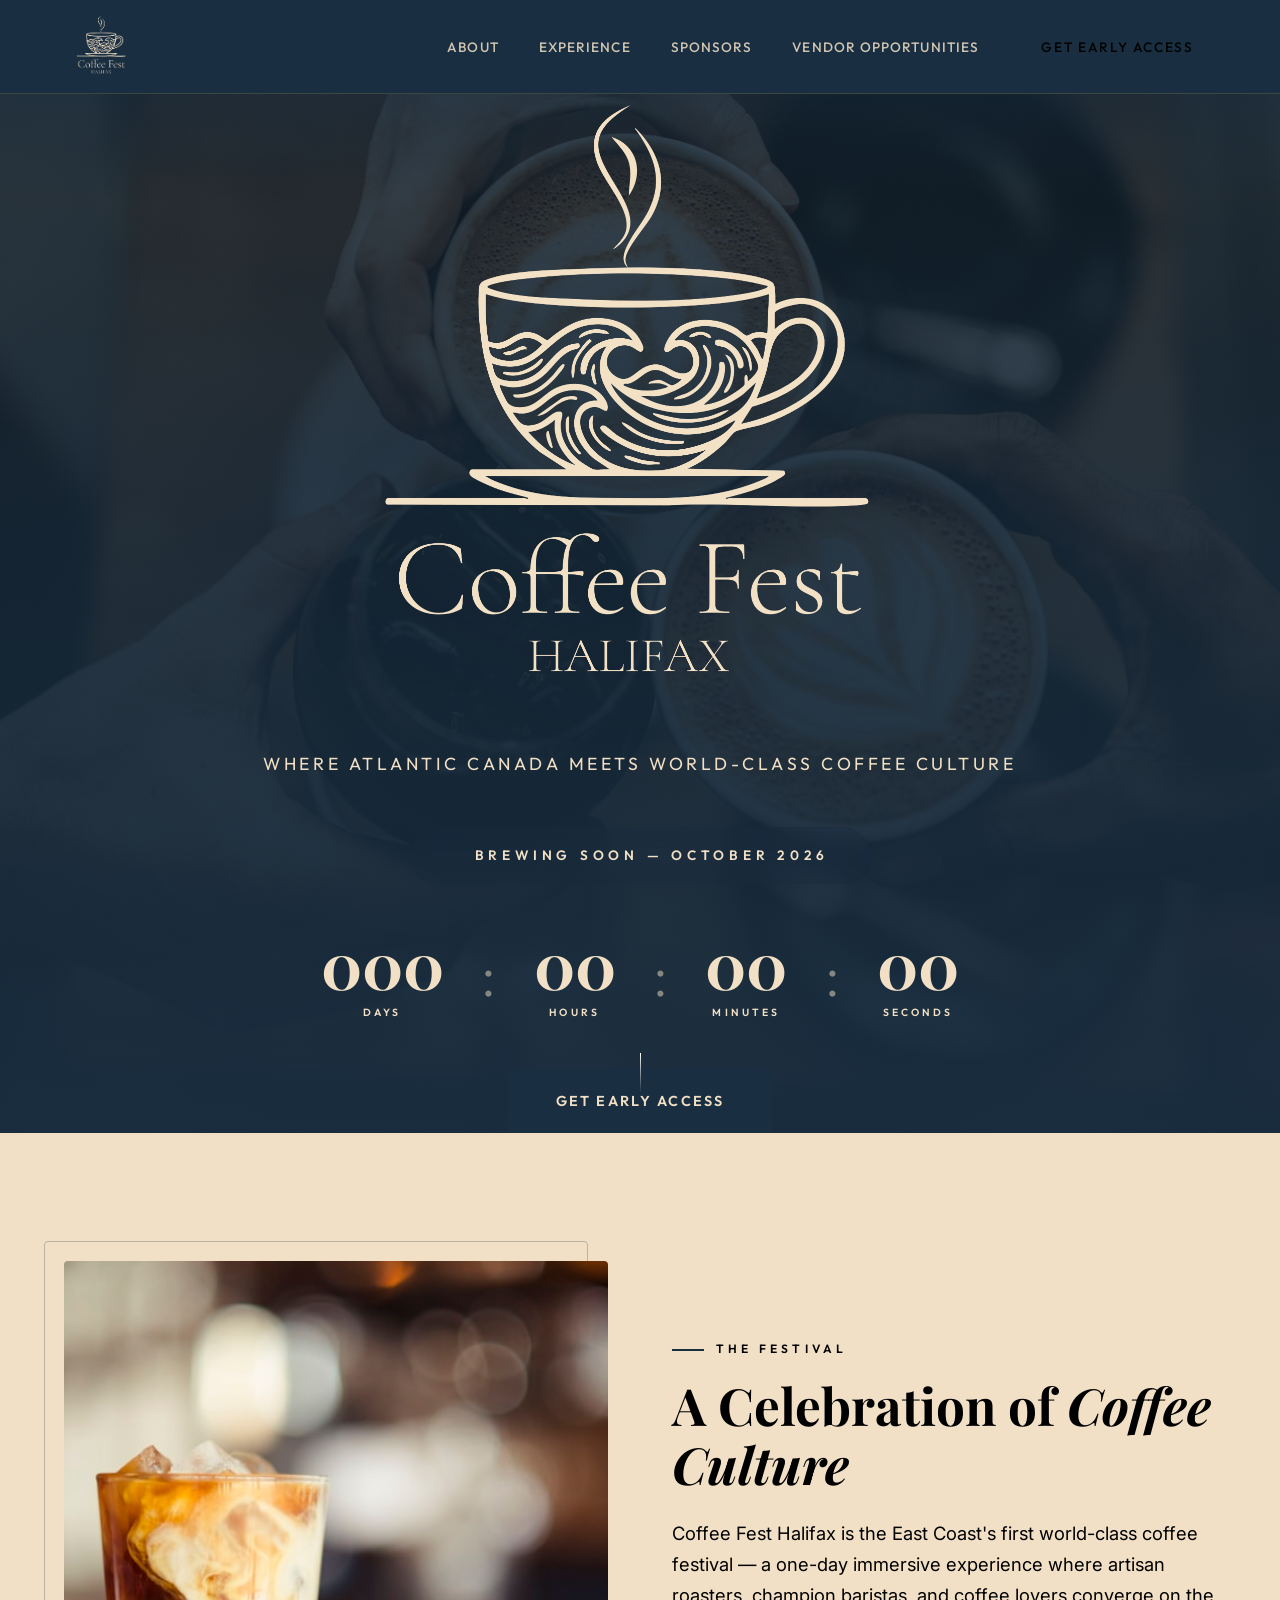
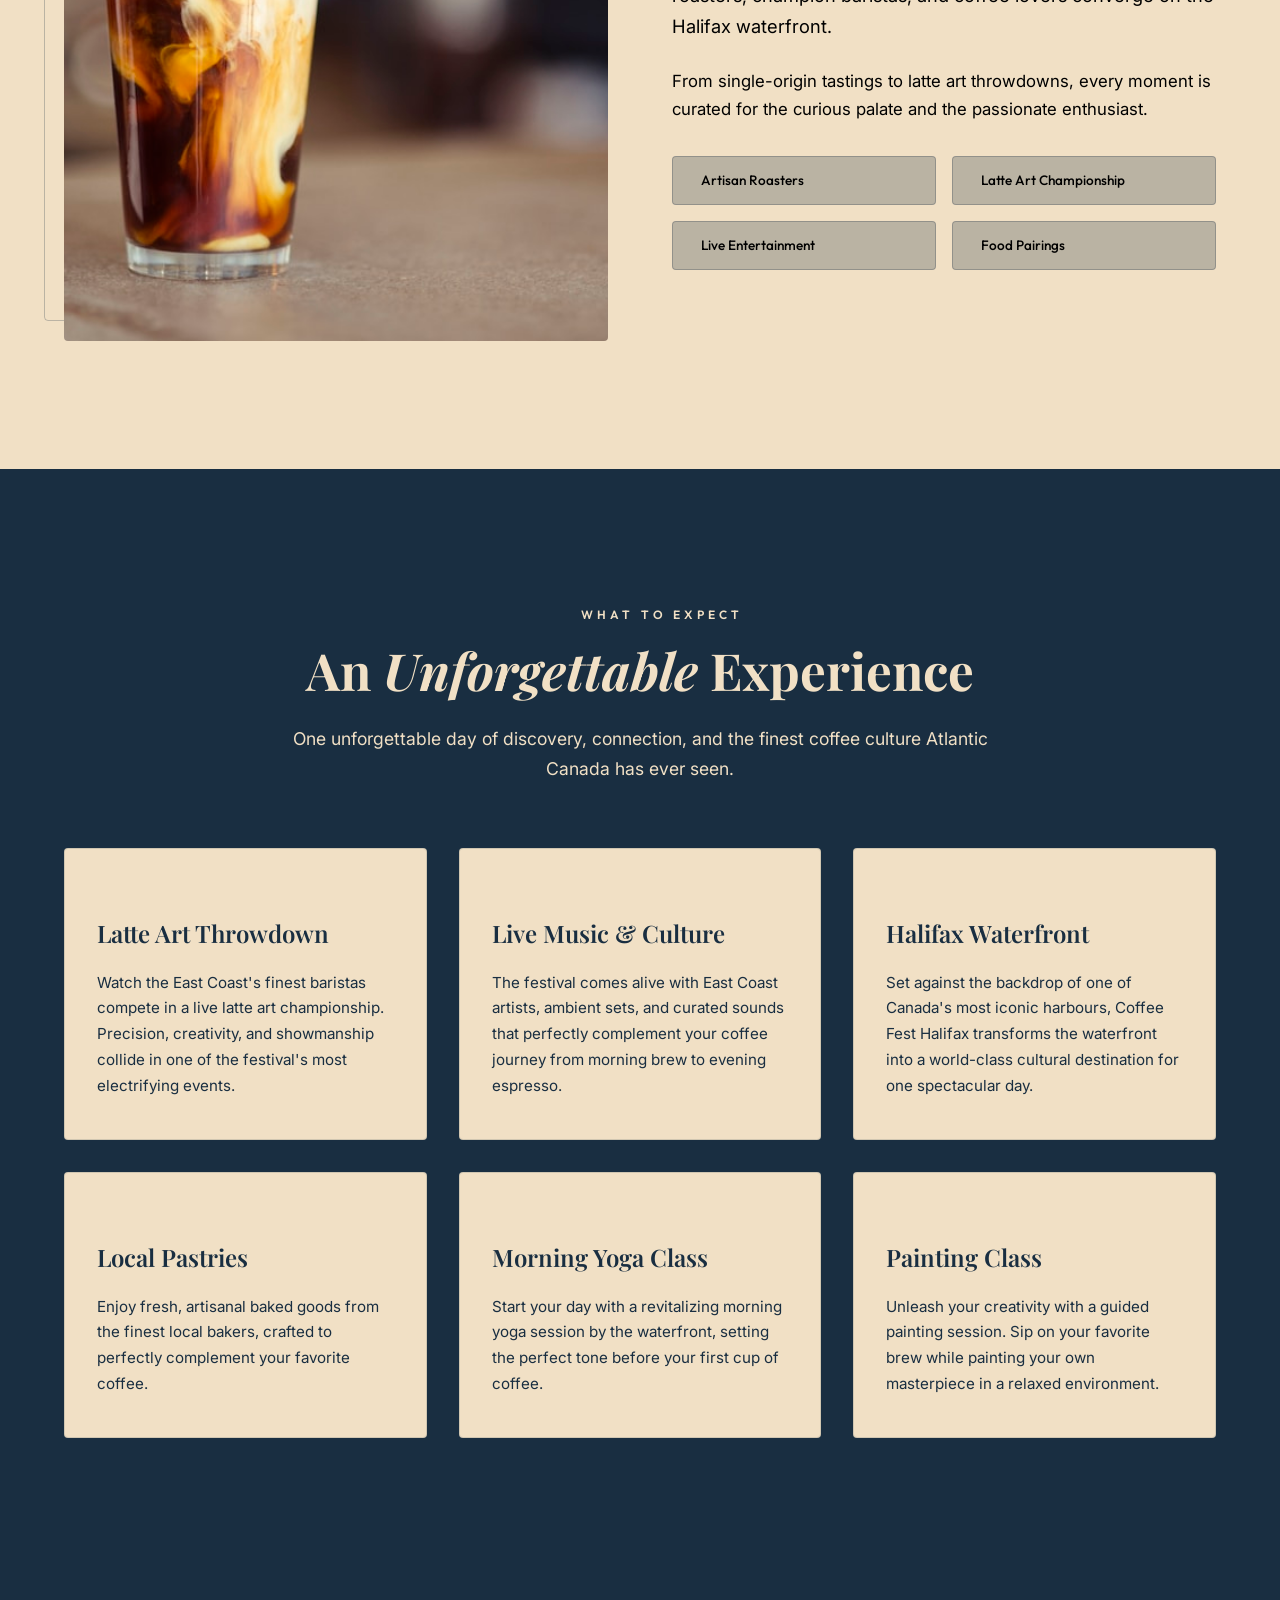
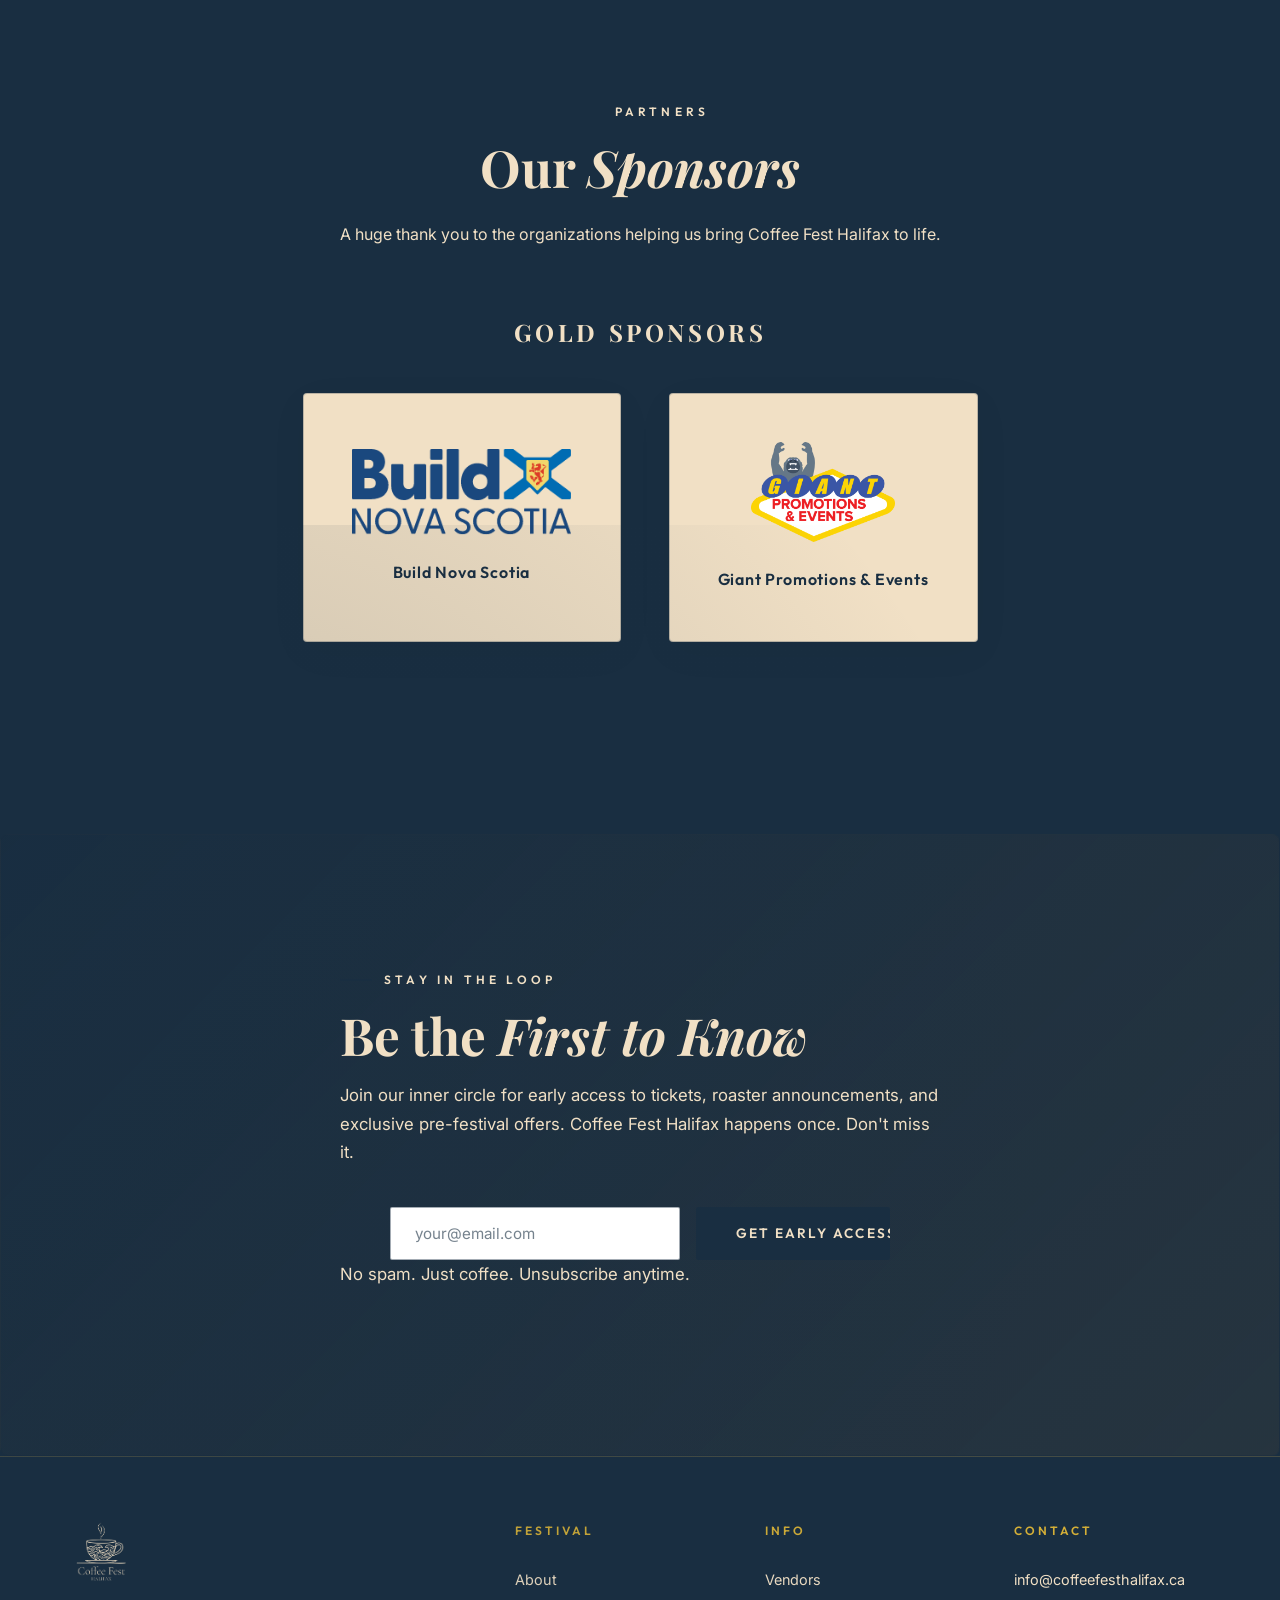
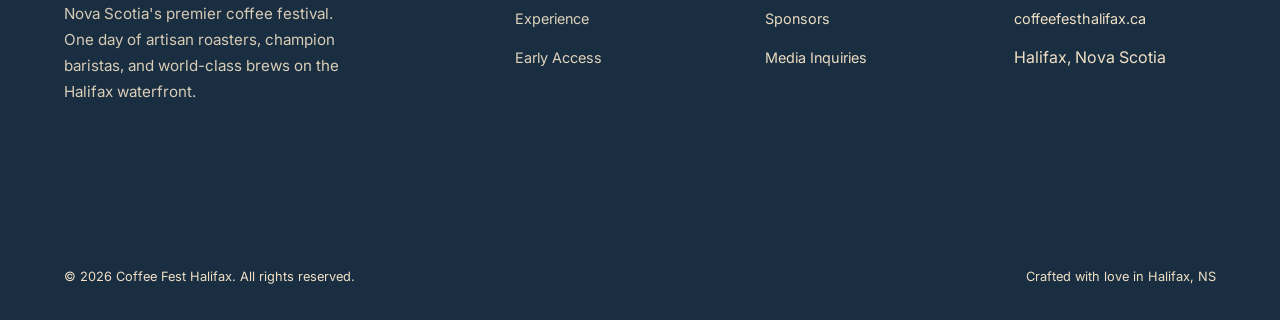
==== commit a7c787f3: "Update colors, replace logo, and fix mailing list integration" ====
--- a/index.html
+++ b/index.html
@@ -10,7 +10,7 @@
   <meta property="og:type" content="website">
   
   <!-- Favicon -->
-  <link rel="icon" href="images/logo.png" type="image/png">
+  <link rel="icon" href="images/official-logo.png" type="image/png">
 
   <link rel="stylesheet" href="style.css">
 </head>
@@ -26,13 +26,13 @@
   <nav class="navbar" id="navbar">
     <div class="container">
       <a href="#" class="nav-logo">
-        <img src="images/logo.png" alt="Coffee Fest Halifax" class="nav-logo-img">
+        <img src="images/official-logo.png" alt="Coffee Fest Halifax" class="nav-logo-img">
       </a>
       <ul class="nav-links" id="navLinks">
         <li><a href="#about">About</a></li>
         <li><a href="#experience">Experience</a></li>
-        <li><a href="#gallery">Gallery</a></li>
-        <li><a href="#halifax">Halifax</a></li>
+        <li><a href="#sponsors">Sponsors</a></li>
+        <li><a href="https://forms.gle/5WZkUaLceTzZrDKW9" target="_blank" rel="noopener noreferrer">Vendor Opportunities</a></li>
         <li><a href="#signup" class="nav-cta">Get Early Access</a></li>
       </ul>
       <button class="nav-toggle" id="navToggle" aria-label="Toggle navigation">
@@ -46,7 +46,7 @@
   <!-- ========== HERO ========== -->
   <section class="hero" id="home">
     <div class="hero-bg">
-      <img src="images/hero-bg.png" alt="Coffee Fest Halifax hero">
+      <img src="images/hero-bg.jpg" alt="Coffee Fest Halifax">
     </div>
     <div class="hero-overlay"></div>
     <div class="hero-top-fade"></div>
@@ -57,11 +57,7 @@
     <div class="hero-content">
       <div class="hero-dateline">Halifax, Nova Scotia</div>
       
-      <h1 class="hero-title">
-        <span class="line-1">Welcome to</span>
-        <span class="line-2">Coffee Fest</span>
-        <span class="line-3">Halifax</span>
-      </h1>
+      <img src="images/official-logo.png" alt="Coffee Fest Halifax" class="hero-logo">
 
       <div class="hero-location">
         Where <span>Atlantic Canada</span> meets world-class coffee culture
@@ -101,7 +97,6 @@
     </div>
 
     <div class="scroll-indicator">
-      <span>Scroll to Explore</span>
       <div class="scroll-line"></div>
     </div>
   </section>
@@ -112,72 +107,44 @@
       <div class="about-grid">
         <div class="about-image-wrapper reveal">
           <div class="about-image">
-            <img src="images/coffee-flatlay.png" alt="Artisan coffee craftsmanship">
+            <img src="images/latte-art.jpg" alt="Artisan coffee craftsmanship">
           </div>
           <div class="about-image-accent"></div>
-          <div class="about-stats">
-            <div class="about-stat">
-              <span class="about-stat-value">50+</span>
-              <span class="about-stat-label">Roasters</span>
-            </div>
-            <div class="about-stat">
-              <span class="about-stat-value">1</span>
-              <span class="about-stat-label">Day</span>
-            </div>
-            <div class="about-stat">
-              <span class="about-stat-value">20+</span>
-              <span class="about-stat-label">Workshops</span>
-            </div>
-            <div class="about-stat">
-              <span class="about-stat-value">5K+</span>
-              <span class="about-stat-label">Expected</span>
-            </div>
-          </div>
+
         </div>
 
         <div class="about-text reveal reveal-delay-2">
           <span class="section-label">The Festival</span>
-          <h2 class="section-title">A Celebration of <em>Craft &amp; Culture</em></h2>
+          <h2 class="section-title">A Celebration of <em>Coffee Culture</em></h2>
           <p>Coffee Fest Halifax is the East Coast's first world-class coffee festival — a one-day immersive experience where artisan roasters, champion baristas, and coffee lovers converge on the Halifax waterfront.</p>
-          <p>From single-origin tastings and latte art throwdowns to masterclass workshops on sustainability and sourcing, every moment is curated for the curious palate and the passionate enthusiast.</p>
+          <p>From single-origin tastings to latte art throwdowns, every moment is curated for the curious palate and the passionate enthusiast.</p>
           
           <div class="about-features">
             <div class="about-feature">
-              <span class="about-feature-icon">🫘</span>
+              <span class="about-feature-icon"></span>
               <span class="about-feature-text">Artisan Roasters</span>
             </div>
             <div class="about-feature">
-              <span class="about-feature-icon">🏆</span>
+              <span class="about-feature-icon"></span>
               <span class="about-feature-text">Latte Art Championship</span>
             </div>
-            <div class="about-feature">
-              <span class="about-feature-icon">🎓</span>
-              <span class="about-feature-text">Brewing Workshops</span>
-            </div>
-            <div class="about-feature">
-              <span class="about-feature-icon">🎶</span>
+
+            <div class="about-feature">
+              <span class="about-feature-icon"></span>
               <span class="about-feature-text">Live Entertainment</span>
             </div>
             <div class="about-feature">
-              <span class="about-feature-icon">🍽️</span>
+              <span class="about-feature-icon"></span>
               <span class="about-feature-text">Food Pairings</span>
             </div>
-            <div class="about-feature">
-              <span class="about-feature-icon">🌱</span>
-              <span class="about-feature-text">Sustainability Talks</span>
-            </div>
-          </div>
-        </div>
-      </div>
-    </div>
-  </section>
-
-  <!-- Divider -->
-  <div class="section-divider">
-    <span class="line"></span>
-    <span class="icon">🫘</span>
-    <span class="line"></span>
-  </div>
+
+          </div>
+        </div>
+      </div>
+    </div>
+  </section>
+
+
 
   <!-- ========== EXPERIENCE ========== -->
   <section class="experience" id="experience">
@@ -190,148 +157,74 @@
 
       <div class="experience-grid">
         <div class="experience-card reveal reveal-delay-1">
-          <span class="experience-card-number">01</span>
-          <span class="experience-card-icon">🫘</span>
-          <h3>World-Class Tastings</h3>
-          <p>Sample exceptional single-origin coffees from over 50 artisan roasters across Canada and beyond. From Ethiopian Yirgacheffe to Colombian Gesha — every cup tells a story.</p>
-        </div>
-        <div class="experience-card reveal reveal-delay-2">
-          <span class="experience-card-number">02</span>
-          <span class="experience-card-icon">🏆</span>
+          <span class="experience-card-icon"></span>
           <h3>Latte Art Throwdown</h3>
           <p>Watch the East Coast's finest baristas compete in a live latte art championship. Precision, creativity, and showmanship collide in one of the festival's most electrifying events.</p>
         </div>
-        <div class="experience-card reveal reveal-delay-3">
-          <span class="experience-card-number">03</span>
-          <span class="experience-card-icon">🎓</span>
-          <h3>Masterclass Workshops</h3>
-          <p>Learn the art of the pour-over, espresso extraction, and home roasting from industry legends. Whether you're a curious beginner or a seasoned professional, there's a seat for you.</p>
-        </div>
-        <div class="experience-card reveal reveal-delay-1">
-          <span class="experience-card-number">04</span>
-          <span class="experience-card-icon">🍽️</span>
-          <h3>Culinary Pairings</h3>
-          <p>Discover the surprising harmony of coffee and food. Local chefs and roasters collaborate to create tasting experiences that challenge everything you thought you knew about flavour.</p>
-        </div>
         <div class="experience-card reveal reveal-delay-2">
-          <span class="experience-card-number">05</span>
-          <span class="experience-card-icon">🎶</span>
+          <span class="experience-card-icon"></span>
           <h3>Live Music &amp; Culture</h3>
           <p>The festival comes alive with East Coast artists, ambient sets, and curated sounds that perfectly complement your coffee journey from morning brew to evening espresso.</p>
         </div>
         <div class="experience-card reveal reveal-delay-3">
-          <span class="experience-card-number">06</span>
-          <span class="experience-card-icon">🌊</span>
+          <span class="experience-card-icon"></span>
           <h3>Halifax Waterfront</h3>
           <p>Set against the backdrop of one of Canada's most iconic harbours, Coffee Fest Halifax transforms the waterfront into a world-class cultural destination for one spectacular day.</p>
         </div>
-      </div>
-    </div>
-  </section>
-
-  <!-- Divider -->
-  <div class="section-divider">
-    <span class="line"></span>
-    <span class="icon">🫘</span>
-    <span class="line"></span>
-  </div>
-
-  <!-- ========== GALLERY ========== -->
-  <section class="gallery" id="gallery">
-    <div class="container">
-      <div class="gallery-header reveal">
-        <span class="section-label">The Aesthetic</span>
-        <h2 class="section-title">A Feast for the <em>Eyes &amp; Palate</em></h2>
-      </div>
-      <div class="gallery-grid">
-        <div class="gallery-item gallery-item--large showcase-item reveal">
-          <img src="images/latte-art.png" alt="Latte art at Coffee Fest Halifax">
-          <div class="gallery-overlay">
-            <span>Latte Art</span>
-          </div>
-        </div>
-        <div class="gallery-item showcase-item reveal reveal-delay-1">
-          <img src="images/coffee-flatlay.png" alt="Artisan coffee flat lay">
-          <div class="gallery-overlay">
-            <span>Artisan Craft</span>
-          </div>
-        </div>
-        <div class="gallery-item showcase-item reveal reveal-delay-2">
-          <img src="images/coffee-roasting.png" alt="Coffee roasting process">
-          <div class="gallery-overlay">
-            <span>The Roast</span>
-          </div>
-        </div>
-        <div class="gallery-item showcase-item reveal reveal-delay-1">
-          <img src="images/halifax-waterfront.png" alt="Halifax waterfront venue">
-          <div class="gallery-overlay">
-            <span>The Venue</span>
-          </div>
-        </div>
-        <div class="gallery-item showcase-item reveal reveal-delay-2">
-          <img src="images/hero-bg.png" alt="Coffee festival atmosphere">
-          <div class="gallery-overlay">
-            <span>The Atmosphere</span>
-          </div>
-        </div>
-      </div>
-    </div>
-  </section>
-
-  <!-- Divider -->
-  <div class="section-divider">
-    <span class="line"></span>
-    <span class="icon">🫘</span>
-    <span class="line"></span>
-  </div>
-
-  <!-- ========== HALIFAX ========== -->
-  <section class="halifax" id="halifax">
-    <div class="container">
-      <div class="halifax-grid">
-        <div class="halifax-image-wrapper reveal">
-          <div class="halifax-image">
-            <img src="images/halifax-waterfront.png" alt="Halifax waterfront">
-          </div>
-        </div>
-        <div class="halifax-content reveal reveal-delay-2">
-          <span class="section-label">The City</span>
-          <h2 class="section-title">Why <em>Halifax?</em></h2>
-          <p>Halifax is more than a backdrop — it's a character in the story. A city of salt air, maritime history, and a thriving independent food and coffee scene, Halifax was the only choice for Atlantic Canada's first world-class coffee festival.</p>
-          <div class="halifax-highlights">
-            <div class="halifax-highlight">
-              <span class="halifax-highlight-icon">🌊</span>
-              <div>
-                <strong>Iconic Waterfront Venue</strong>
-                <p>Steps from the harbour, surrounded by the energy of downtown Halifax.</p>
+        <div class="experience-card reveal reveal-delay-1">
+          <span class="experience-card-icon"></span>
+          <h3>Local Pastries</h3>
+          <p>Enjoy fresh, artisanal baked goods from the finest local bakers, crafted to perfectly complement your favorite coffee.</p>
+        </div>
+        <div class="experience-card reveal reveal-delay-2">
+          <span class="experience-card-icon"></span>
+          <h3>Morning Yoga Class</h3>
+          <p>Start your day with a revitalizing morning yoga session by the waterfront, setting the perfect tone before your first cup of coffee.</p>
+        </div>
+        <div class="experience-card reveal reveal-delay-3">
+          <span class="experience-card-icon"></span>
+          <h3>Painting Class</h3>
+          <p>Unleash your creativity with a guided painting session. Sip on your favorite brew while painting your own masterpiece in a relaxed environment.</p>
+        </div>
+      </div>
+    </div>
+  </section>
+
+
+
+
+  <!-- ========== SPONSORS ========== -->
+  <section class="sponsors" id="sponsors">
+    <div class="container">
+      <div class="sponsors-header reveal">
+        <span class="section-label">Partners</span>
+        <h2 class="section-title">Our <em>Sponsors</em></h2>
+        <p>A huge thank you to the organizations helping us bring Coffee Fest Halifax to life.</p>
+      </div>
+
+        <div class="sponsors-tier">
+          <h3 class="sponsors-tier-title">Gold Sponsors</h3>
+          <div class="sponsors-grid gold">
+            <div class="sponsor-card reveal reveal-delay-1">
+              <img src="images/BuildNovaScotia-Logo.png" alt="Build Nova Scotia" class="sponsor-logo">
+              <div class="sponsor-info">
+                <h4>Build Nova Scotia</h4>
               </div>
             </div>
-            <div class="halifax-highlight">
-              <span class="halifax-highlight-icon">✈️</span>
-              <div>
-                <strong>Easily Accessible</strong>
-                <p>Direct flights from major Canadian cities. Halifax welcomes the world.</p>
+            <div class="sponsor-card reveal reveal-delay-2">
+              <img src="images/GIANT PRO LOGO.png" alt="Giant Promotions & Events" class="sponsor-logo">
+              <div class="sponsor-info">
+                <h4>Giant Promotions &amp; Events</h4>
               </div>
             </div>
-            <div class="halifax-highlight">
-              <span class="halifax-highlight-icon">☕</span>
-              <div>
-                <strong>Thriving Coffee Culture</strong>
-                <p>A city of passionate independents, roasters, and café devotees.</p>
-              </div>
-            </div>
-          </div>
-        </div>
-      </div>
-    </div>
-  </section>
-
-  <!-- Divider -->
-  <div class="section-divider">
-    <span class="line"></span>
-    <span class="icon">🫘</span>
-    <span class="line"></span>
-  </div>
+          </div>
+        </div>
+    </div>
+  </section>
+
+
+
+
 
   <!-- ========== SIGNUP ========== -->
   <section class="signup" id="signup">
@@ -356,14 +249,14 @@
       <div class="footer-grid">
         <div class="footer-brand">
           <a href="#" class="nav-logo">
-            <img src="images/logo.png" alt="Coffee Fest Halifax" class="nav-logo-img">
+            <img src="images/official-logo.png" alt="Coffee Fest Halifax" class="nav-logo-img">
           </a>
           <p>Nova Scotia's premier coffee festival. One day of artisan roasters, champion baristas, and world-class brews on the Halifax waterfront.</p>
           <div class="footer-social">
-            <a href="#" aria-label="Instagram">📷</a>
-            <a href="#" aria-label="Facebook">👥</a>
-            <a href="#" aria-label="Twitter/X">🐦</a>
-            <a href="#" aria-label="TikTok">🎵</a>
+            <a href="#" aria-label="Instagram"></a>
+            <a href="#" aria-label="Facebook"></a>
+            <a href="#" aria-label="Twitter/X"></a>
+            <a href="#" aria-label="TikTok"></a>
           </div>
         </div>
         <div class="footer-col">
@@ -371,31 +264,31 @@
           <ul class="footer-links">
             <li><a href="#about">About</a></li>
             <li><a href="#experience">Experience</a></li>
-            <li><a href="#gallery">Gallery</a></li>
+
             <li><a href="#signup">Early Access</a></li>
           </ul>
         </div>
         <div class="footer-col">
           <h4 class="footer-title">Info</h4>
           <ul class="footer-links">
-            <li><a href="#halifax">Halifax</a></li>
-            <li><a href="#">Vendors</a></li>
-            <li><a href="#">Sponsors</a></li>
-            <li><a href="#">Press</a></li>
+
+            <li><a href="https://forms.gle/5WZkUaLceTzZrDKW9" target="_blank" rel="noopener noreferrer">Vendors</a></li>
+            <li><a href="#sponsors">Sponsors</a></li>
+            <li><a href="mailto:info@coffeefesthalifax.ca">Media Inquiries</a></li>
           </ul>
         </div>
         <div class="footer-col">
           <h4 class="footer-title">Contact</h4>
           <ul class="footer-links">
             <li><a href="mailto:info@coffeefesthalifax.ca">info@coffeefesthalifax.ca</a></li>
-            <li><a href="#">coffeefesthalifax.ca</a></li>
-            <li><a href="#">Halifax, Nova Scotia</a></li>
+            <li><a href="https://coffeefesthalifax.ca" target="_blank">coffeefesthalifax.ca</a></li>
+            <li><span>Halifax, Nova Scotia</span></li>
           </ul>
         </div>
       </div>
       <div class="footer-bottom">
         <p>&copy; 2026 Coffee Fest Halifax. All rights reserved.</p>
-        <p>Crafted with ☕ in Halifax, NS</p>
+        <p>Crafted with love in Halifax, NS</p>
       </div>
     </div>
   </footer>
--- a/style.css
+++ b/style.css
@@ -7,37 +7,40 @@
 
 /* ---------- Custom Properties ---------- */
 :root {
-  /* Core palette */
-  --bg-primary:       #0a0806;
-  --bg-secondary:     #120f0b;
-  --bg-card:          rgba(18, 15, 11, 0.7);
-  --bg-glass:         rgba(18, 15, 11, 0.45);
-  
-  --text-primary:     #f5efe6;
-  --text-secondary:   #b8a992;
-  --text-muted:       #7a6e5f;
-  
-  /* Accent warm golds & ambers */
-  --accent-gold:      #d4af37;
-  --accent-amber:     #e09830;
-  --accent-copper:    #c47f2c;
-  --accent-cream:     #f5e6c8;
-  --accent-espresso:  #3b2314;
-  
+  /* ── Official Brand Palette ── */
+  --navy:             #192E41;
+  --cream:            #f1e0c5;
+
+  /* Mapped tokens */
+  --bg-primary:       var(--cream);
+  --bg-secondary:     var(--navy);
+  --bg-card:          var(--cream);
+  --bg-glass:         rgba(241,224,197,0.92);
+
+  --text-primary:     var(--navy);
+  --text-secondary:   var(--navy);
+  --text-muted:       var(--navy);
+
+  --accent-gold:      var(--navy);
+  --accent-amber:     var(--navy);
+  --accent-copper:    var(--navy);
+  --accent-cream:     var(--cream);
+  --accent-espresso:  var(--navy);
+
   /* Gradients */
-  --gradient-gold:    linear-gradient(135deg, #d4af37 0%, #e09830 50%, #c47f2c 100%);
-  --gradient-dark:    linear-gradient(180deg, #0a0806 0%, #1a150f 50%, #0a0806 100%);
-  --gradient-hero:    linear-gradient(180deg, rgba(10,8,6,0.3) 0%, rgba(10,8,6,0.6) 40%, rgba(10,8,6,0.95) 100%);
-  --gradient-top:     linear-gradient(180deg, rgba(10,8,6,0.9) 0%, rgba(10,8,6,0) 100%);
-  
+  --gradient-gold:    linear-gradient(135deg, var(--navy) 0%, var(--navy) 100%);
+  --gradient-navy:    linear-gradient(180deg, var(--navy) 0%, var(--navy) 100%);
+  --gradient-hero:    linear-gradient(180deg, rgba(25,46,65,0.4) 0%, rgba(25,46,65,0.7) 40%, rgba(25,46,65,0.95) 100%);
+  --gradient-top:     linear-gradient(180deg, rgba(25,46,65,0.85) 0%, rgba(25,46,65,0) 100%);
+
   /* Spacing */
   --section-padding:  clamp(4rem, 10vw, 8rem);
   --container-max:    1200px;
-  
+
   /* Transitions */
   --ease-out-expo:    cubic-bezier(0.16, 1, 0.3, 1);
   --ease-out-quart:   cubic-bezier(0.25, 1, 0.5, 1);
-  
+
   /* Blur */
   --blur-glass:       20px;
   --blur-heavy:       40px;
@@ -61,15 +64,21 @@
 body {
   font-family: 'Inter', -apple-system, BlinkMacSystemFont, sans-serif;
   background: var(--bg-primary);
-  color: var(--text-primary);
+  color: inherit;
   line-height: 1.7;
   overflow-x: hidden;
   -webkit-font-smoothing: antialiased;
   -moz-osx-font-smoothing: grayscale;
 }
 
+/* Brand scrollbar */
+::-webkit-scrollbar        { width: 8px; }
+::-webkit-scrollbar-track  { background: var(--cream-soft); }
+::-webkit-scrollbar-thumb  { background: var(--navy); border-radius: 4px; }
+::-webkit-scrollbar-thumb:hover { background: var(--gold); }
+
 ::selection {
-  background: var(--accent-gold);
+  background: inherit;
   color: var(--bg-primary);
 }
 
@@ -79,7 +88,7 @@
 }
 
 a {
-  color: var(--accent-gold);
+  color: inherit;
   text-decoration: none;
   transition: all 0.3s var(--ease-out-quart);
 }
@@ -116,7 +125,7 @@
   font-weight: 600;
   letter-spacing: 0.35em;
   text-transform: uppercase;
-  color: var(--accent-gold);
+  color: inherit;
   margin-bottom: 1rem;
   display: inline-flex;
   align-items: center;
@@ -136,13 +145,13 @@
   font-size: clamp(2rem, 4vw, 3.5rem);
   font-weight: 700;
   line-height: 1.15;
-  color: var(--text-primary);
+  color: inherit;
   margin-bottom: 1.5rem;
 }
 
 .section-title em {
   font-style: italic;
-  color: var(--accent-gold);
+  color: inherit;
 }
 
 /* ---------- Loading Screen ---------- */
@@ -150,7 +159,7 @@
   position: fixed;
   inset: 0;
   z-index: 10000;
-  background: var(--bg-primary);
+  background: #ffffff;
   display: flex;
   align-items: center;
   justify-content: center;
@@ -173,7 +182,7 @@
 
 .loader-bean::before,
 .loader-bean::after {
-  content: '🫘';
+  content: '';
   font-size: 2.5rem;
   position: absolute;
   animation: loaderPulse 1.4s ease-in-out infinite;
@@ -193,7 +202,7 @@
   font-size: 0.8rem;
   letter-spacing: 0.4em;
   text-transform: uppercase;
-  color: var(--accent-gold);
+  color: inherit;
   animation: loaderFade 1.4s ease-in-out infinite;
 }
 
@@ -213,12 +222,23 @@
   transition: all 0.5s var(--ease-out-expo);
 }
 
+.navbar {
+  position: fixed;
+  top: 0;
+  left: 0;
+  right: 0;
+  z-index: 1000;
+  padding: 0.9rem 0;
+  background: var(--navy);
+  border-bottom: 1px solid rgba(200,164,78,0.2);
+  transition: all 0.5s var(--ease-out-expo);
+}
+
 .navbar.scrolled {
-  padding: 0.8rem 0;
-  background: rgba(10, 8, 6, 0.85);
-  backdrop-filter: blur(var(--blur-glass));
-  -webkit-backdrop-filter: blur(var(--blur-glass));
-  border-bottom: 1px solid rgba(212, 175, 55, 0.2);
+  padding: 0.6rem 0;
+  background: var(--navy);
+  box-shadow: 0 4px 30px rgba(25,46,65,0.35);
+  border-bottom: 1px solid rgba(200,164,78,0.3);
 }
 
 .navbar .container {
@@ -238,26 +258,26 @@
 }
 
 .nav-logo-img {
-  height: 52px;
+  height: 64px;
   width: auto;
   object-fit: contain;
   transition: height 0.5s var(--ease-out-expo);
 }
 
 .navbar.scrolled .nav-logo-img {
-  height: 40px;
+  height: 48px;
 }
 
 .nav-logo-text {
   font-family: 'Playfair Display', serif;
   font-size: 1.3rem;
   font-weight: 700;
-  color: var(--text-primary);
+  color: inherit;
   letter-spacing: 0.02em;
 }
 
 .nav-logo-text span {
-  color: var(--accent-gold);
+  color: inherit;
 }
 
 .nav-links {
@@ -273,8 +293,10 @@
   font-weight: 500;
   letter-spacing: 0.08em;
   text-transform: uppercase;
-  color: var(--text-secondary);
-  position: relative;
+  color: var(--cream);
+  position: relative;
+  opacity: 0.85;
+  transition: all 0.3s var(--ease-out-quart);
 }
 
 .nav-links a::after {
@@ -284,12 +306,13 @@
   left: 0;
   width: 0;
   height: 1px;
-  background: var(--accent-gold);
+  background: inherit;
   transition: width 0.4s var(--ease-out-expo);
 }
 
 .nav-links a:hover {
-  color: var(--accent-gold);
+  color: var(--gold);
+  opacity: 1;
 }
 
 .nav-links a:hover::after {
@@ -297,17 +320,18 @@
 }
 
 .nav-cta {
-  padding: 0.6rem 1.6rem !important;
-  border: 1px solid var(--accent-gold) !important;
+  padding: 0.5rem 1.4rem !important;
+  border: 1px solid var(--gold) !important;
   border-radius: 2px;
-  color: var(--accent-gold) !important;
+  color: var(--gold) !important;
   letter-spacing: 0.12em !important;
+  opacity: 1 !important;
   transition: all 0.4s var(--ease-out-expo) !important;
 }
 
 .nav-cta:hover {
-  background: var(--accent-gold) !important;
-  color: var(--bg-primary) !important;
+  background: var(--gold) !important;
+  color: var(--navy) !important;
 }
 
 .nav-cta::after {
@@ -328,7 +352,7 @@
   display: block;
   width: 24px;
   height: 2px;
-  background: var(--text-primary);
+  background: var(--cream);
   margin: 5px 0;
   transition: all 0.3s var(--ease-out-expo);
 }
@@ -422,7 +446,7 @@
   font-weight: 600;
   letter-spacing: 0.5em;
   text-transform: uppercase;
-  color: var(--accent-gold);
+  color: var(--cream);
   margin-bottom: 2rem;
   opacity: 0;
   animation: fadeUp 1s var(--ease-out-expo) 0.5s forwards;
@@ -447,13 +471,13 @@
 .hero-logo-img {
   width: clamp(280px, 45vw, 580px);
   height: auto;
-  filter: drop-shadow(0 0 60px rgba(212, 175, 55, 0.35))
+  filter: drop-shadow(0 0 60px rgba(25, 46, 65, 0.25))
           drop-shadow(0 20px 40px rgba(0, 0, 0, 0.6));
   transition: filter 0.4s ease;
 }
 
 .hero-logo-img:hover {
-  filter: drop-shadow(0 0 80px rgba(212, 175, 55, 0.55))
+  filter: drop-shadow(0 0 80px rgba(25, 46, 65, 0.25))
           drop-shadow(0 20px 40px rgba(0, 0, 0, 0.6));
 }
 
@@ -462,41 +486,15 @@
   to   { opacity: 1; transform: scale(1) translateY(0); }
 }
 
-.hero-title {
-  font-family: 'Playfair Display', serif;
-  font-weight: 800;
-  line-height: 1.05;
-  margin-bottom: 1.5rem;
+.hero-logo {
+  display: block;
+  max-width: 95%;
+  width: 800px;
+  height: auto;
+  margin: 4rem auto 2rem;
   opacity: 0;
   animation: fadeUp 1s var(--ease-out-expo) 0.7s forwards;
-}
-
-.hero-title .line-1 {
-  display: block;
-  font-size: clamp(1.2rem, 2.5vw, 1.8rem);
-  font-weight: 500;
-  letter-spacing: 0.15em;
-  text-transform: uppercase;
-  color: var(--text-secondary);
-  margin-bottom: 0.5rem;
-}
-
-.hero-title .line-2 {
-  display: block;
-  font-size: clamp(3.5rem, 9vw, 8rem);
-  background: var(--gradient-gold);
-  -webkit-background-clip: text;
-  -webkit-text-fill-color: transparent;
-  background-clip: text;
-  filter: drop-shadow(0 4px 40px rgba(212, 175, 55, 0.45));
-}
-
-.hero-title .line-3 {
-  display: block;
-  font-size: clamp(2rem, 5vw, 4rem);
-  font-style: italic;
-  color: var(--text-primary);
-  margin-top: 0.25rem;
+  filter: drop-shadow(0 4px 40px rgba(25, 46, 65, 0.45));
 }
 
 .hero-location {
@@ -505,14 +503,14 @@
   font-weight: 400;
   letter-spacing: 0.2em;
   text-transform: uppercase;
-  color: var(--text-secondary);
+  color: var(--cream);
   margin-bottom: 3rem;
   opacity: 0;
   animation: fadeUp 1s var(--ease-out-expo) 0.9s forwards;
 }
 
 .hero-location span {
-  color: var(--accent-gold);
+  color: var(--cream);
 }
 
 /* Coming Soon Badge */
@@ -521,9 +519,9 @@
   align-items: center;
   gap: 1rem;
   padding: 1rem 2.5rem;
-  border: 1px solid rgba(212, 175, 55, 0.45);
+  border: 1px solid rgba(25, 46, 65, 0.25);
   border-radius: 50px;
-  background: rgba(212, 175, 55, 0.12);
+  background: rgba(25, 46, 65, 0.25);
   backdrop-filter: blur(10px);
   -webkit-backdrop-filter: blur(10px);
   margin-bottom: 3rem;
@@ -534,14 +532,14 @@
 .coming-soon-badge .pulse {
   width: 8px;
   height: 8px;
-  background: var(--accent-gold);
+  background: inherit;
   border-radius: 50%;
   animation: pulse 2s ease-in-out infinite;
 }
 
 @keyframes pulse {
-  0%, 100% { box-shadow: 0 0 0 0 rgba(212, 175, 55, 0.6); }
-  50%      { box-shadow: 0 0 0 14px rgba(212, 175, 55, 0); }
+  0%, 100% { box-shadow: 0 0 0 0 rgba(25, 46, 65, 0.25); }
+  50%      { box-shadow: 0 0 0 14px rgba(25, 46, 65, 0.25); }
 }
 
 .coming-soon-badge span {
@@ -550,7 +548,7 @@
   font-weight: 600;
   letter-spacing: 0.35em;
   text-transform: uppercase;
-  color: var(--accent-gold);
+  color: var(--cream);
 }
 
 /* Countdown */
@@ -571,7 +569,7 @@
   font-family: 'Playfair Display', serif;
   font-size: clamp(2.5rem, 5vw, 4rem);
   font-weight: 700;
-  color: var(--text-primary);
+  color: var(--cream);
   line-height: 1;
   display: block;
   min-width: 80px;
@@ -583,7 +581,7 @@
   font-weight: 600;
   letter-spacing: 0.3em;
   text-transform: uppercase;
-  color: var(--text-muted);
+  color: var(--cream);
   margin-top: 0.5rem;
   display: block;
 }
@@ -591,7 +589,7 @@
 .countdown-separator {
   font-family: 'Playfair Display', serif;
   font-size: clamp(2rem, 4vw, 3rem);
-  color: var(--accent-gold);
+  color: var(--cream);
   opacity: 0.5;
   align-self: flex-start;
   margin-top: 0.25rem;
@@ -627,7 +625,7 @@
   font-weight: 500;
   letter-spacing: 0.3em;
   text-transform: uppercase;
-  color: var(--text-muted);
+  color: var(--cream);
   display: block;
   margin-bottom: 0.75rem;
 }
@@ -635,7 +633,7 @@
 .scroll-line {
   width: 1px;
   height: 40px;
-  background: linear-gradient(to bottom, var(--accent-gold), transparent);
+  background: linear-gradient(to bottom, #ffffff, transparent);
   margin: 0 auto;
   animation: scrollPulse 2s ease-in-out infinite;
 }
@@ -678,21 +676,21 @@
 
 .btn-gold:hover {
   transform: translateY(-2px);
-  box-shadow: 0 8px 35px rgba(212, 175, 55, 0.4);
+  box-shadow: 0 8px 35px rgba(25, 46, 65, 0.25);
   color: var(--bg-primary);
 }
 
 .btn-outline {
   background: transparent;
-  color: var(--accent-gold);
+  color: inherit;
   border: 1px solid rgba(200, 164, 78, 0.4);
 }
 
 .btn-outline:hover {
   background: rgba(200, 164, 78, 0.1);
-  border-color: var(--accent-gold);
+  border-color: inherit;
   transform: translateY(-2px);
-  color: var(--accent-gold);
+  color: inherit;
 }
 
 .btn-large {
@@ -742,7 +740,7 @@
   left: -20px;
   right: 20px;
   bottom: 20px;
-  border: 1px solid rgba(212, 175, 55, 0.25);
+  border: 1px solid rgba(25, 46, 65, 0.25);
   border-radius: 4px;
   z-index: -1;
 }
@@ -754,7 +752,7 @@
   display: grid;
   grid-template-columns: 1fr 1fr;
   gap: 1px;
-  background: rgba(212, 175, 55, 0.25);
+  background: rgba(25, 46, 65, 0.25);
   border-radius: 4px;
   overflow: hidden;
   z-index: 2;
@@ -772,7 +770,7 @@
   font-family: 'Playfair Display', serif;
   font-size: 2rem;
   font-weight: 700;
-  color: var(--accent-gold);
+  color: inherit;
   line-height: 1;
 }
 
@@ -782,19 +780,19 @@
   font-weight: 600;
   letter-spacing: 0.2em;
   text-transform: uppercase;
-  color: var(--text-muted);
+  color: inherit;
   margin-top: 0.4rem;
 }
 
 .about-text p {
-  color: var(--text-secondary);
+  color: inherit;
   font-size: 1.05rem;
   margin-bottom: 1.5rem;
 }
 
 .about-text p:first-of-type {
   font-size: 1.15rem;
-  color: var(--text-primary);
+  color: inherit;
 }
 
 .about-features {
@@ -809,15 +807,15 @@
   align-items: center;
   gap: 0.75rem;
   padding: 0.75rem 1rem;
-  background: rgba(212, 175, 55, 0.07);
-  border: 1px solid rgba(212, 175, 55, 0.15);
+  background: rgba(25, 46, 65, 0.25);
+  border: 1px solid rgba(25, 46, 65, 0.25);
   border-radius: 4px;
   transition: all 0.3s var(--ease-out-quart);
 }
 
 .about-feature:hover {
-  background: rgba(212, 175, 55, 0.15);
-  border-color: rgba(212, 175, 55, 0.35);
+  background: rgba(25, 46, 65, 0.25);
+  border-color: rgba(25, 46, 65, 0.25);
   transform: translateX(4px);
 }
 
@@ -829,7 +827,7 @@
   font-family: 'Outfit', sans-serif;
   font-size: 0.85rem;
   font-weight: 500;
-  color: var(--text-secondary);
+  color: inherit;
 }
 
 /* =============================================
@@ -846,11 +844,11 @@
 .section-divider .line {
   width: 60px;
   height: 1px;
-  background: linear-gradient(90deg, transparent, rgba(212, 175, 55, 0.5), transparent);
+  background: linear-gradient(90deg, transparent, rgba(25, 46, 65, 0.25), transparent);
 }
 
 .section-divider .icon {
-  color: var(--accent-gold);
+  color: inherit;
   font-size: 1.2rem;
   opacity: 0.5;
 }
@@ -862,6 +860,8 @@
   padding: var(--section-padding) 0;
   position: relative;
   overflow: hidden;
+  background: var(--navy);
+  color: var(--cream);
 }
 
 .experience-header {
@@ -871,7 +871,7 @@
 }
 
 .experience-header p {
-  color: var(--text-secondary);
+  color: inherit;
   font-size: 1.1rem;
 }
 
@@ -885,7 +885,8 @@
   position: relative;
   padding: 2.5rem 2rem;
   background: var(--bg-card);
-  border: 1px solid rgba(212, 175, 55, 0.15);
+  color: var(--navy);
+  border: 1px solid rgba(25, 46, 65, 0.15);
   border-radius: 4px;
   transition: all 0.5s var(--ease-out-expo);
   overflow: hidden;
@@ -906,8 +907,8 @@
 
 .experience-card:hover {
   transform: translateY(-8px);
-  border-color: rgba(212, 175, 55, 0.3);
-  box-shadow: 0 20px 60px rgba(0, 0, 0, 0.3), 0 0 30px rgba(212, 175, 55, 0.08);
+  border-color: rgba(25, 46, 65, 0.3);
+  box-shadow: 0 20px 60px rgba(0, 0, 0, 0.08), 0 0 30px rgba(25, 46, 65, 0.06);
 }
 
 .experience-card:hover::before {
@@ -918,7 +919,7 @@
   font-family: 'Playfair Display', serif;
   font-size: 3.5rem;
   font-weight: 700;
-  color: rgba(212, 175, 55, 0.3);
+  color: rgba(25, 46, 65, 0.15);
   line-height: 1;
   margin-bottom: 1.5rem;
 }
@@ -934,11 +935,11 @@
   font-size: 1.5rem;
   font-weight: 600;
   margin-bottom: 1rem;
-  color: var(--text-primary);
+  color: inherit;
 }
 
 .experience-card p {
-  color: var(--text-secondary);
+  color: inherit;
   font-size: 0.95rem;
   line-height: 1.7;
 }
@@ -958,7 +959,7 @@
 }
 
 .showcase-header p {
-  color: var(--text-secondary);
+  color: inherit;
   font-size: 1.1rem;
 }
 
@@ -1028,7 +1029,7 @@
   font-weight: 600;
   letter-spacing: 0.15em;
   text-transform: uppercase;
-  color: var(--accent-gold);
+  color: inherit;
 }
 
 /* =============================================
@@ -1072,7 +1073,7 @@
 }
 
 .halifax-content p {
-  color: var(--text-secondary);
+  color: inherit;
   font-size: 1.05rem;
   margin-bottom: 1.5rem;
 }
@@ -1089,14 +1090,14 @@
   align-items: flex-start;
   gap: 1rem;
   padding: 1rem 1.25rem;
-  background: rgba(212, 175, 55, 0.06);
-  border-left: 3px solid var(--accent-gold);
+  background: rgba(25, 46, 65, 0.25);
+  border-left: 3px solid inherit;
   border-radius: 0 4px 4px 0;
   transition: all 0.3s var(--ease-out-quart);
 }
 
 .halifax-highlight:hover {
-  background: rgba(212, 175, 55, 0.12);
+  background: rgba(25, 46, 65, 0.25);
   transform: translateX(4px);
 }
 
@@ -1110,13 +1111,13 @@
   font-family: 'Outfit', sans-serif;
   font-size: 0.95rem;
   font-weight: 600;
-  color: var(--text-primary);
+  color: inherit;
   margin-bottom: 0.25rem;
 }
 
 .halifax-highlight p {
   font-size: 0.9rem !important;
-  color: var(--text-muted) !important;
+  color: inherit !important;
   margin-bottom: 0 !important;
 }
 
@@ -1126,6 +1127,8 @@
 .signup {
   padding: var(--section-padding) 0;
   position: relative;
+  background: var(--navy);
+  color: var(--cream);
 }
 
 .signup-wrapper {
@@ -1140,8 +1143,8 @@
   position: absolute;
   inset: 0;
   background:
-    linear-gradient(135deg, rgba(212, 175, 55, 0.15) 0%, rgba(196, 127, 44, 0.08) 100%);
-  border: 1px solid rgba(212, 175, 55, 0.2);
+    linear-gradient(135deg, rgba(25, 46, 65, 0.25) 0%, rgba(196, 127, 44, 0.08) 100%);
+  border: 1px solid rgba(25, 46, 65, 0.25);
   border-radius: 8px;
 }
 
@@ -1152,7 +1155,7 @@
   left: -50%;
   width: 200%;
   height: 200%;
-  background: radial-gradient(circle at 30% 50%, rgba(212, 175, 55, 0.1), transparent 50%);
+  background: radial-gradient(circle at 30% 50%, rgba(25, 46, 65, 0.25), transparent 50%);
 }
 
 .signup-content {
@@ -1167,7 +1170,7 @@
 }
 
 .signup-content p {
-  color: var(--text-secondary);
+  color: inherit;
   font-size: 1.05rem;
   margin-bottom: 2.5rem;
 }
@@ -1182,10 +1185,10 @@
 .signup-form input[type="email"] {
   flex: 1;
   padding: 1rem 1.5rem;
-  background: rgba(10, 8, 6, 0.6);
-  border: 1px solid rgba(212, 175, 55, 0.25);
+  background: #ffffff;
+  border: 1px solid rgba(25, 46, 65, 0.4);
   border-radius: 2px;
-  color: var(--text-primary);
+  color: var(--navy);
   font-family: 'Inter', sans-serif;
   font-size: 0.95rem;
   outline: none;
@@ -1193,12 +1196,12 @@
 }
 
 .signup-form input[type="email"]::placeholder {
-  color: var(--text-muted);
+  color: rgba(25, 46, 65, 0.6);
 }
 
 .signup-form input[type="email"]:focus {
-  border-color: var(--accent-gold);
-  box-shadow: 0 0 0 3px rgba(212, 175, 55, 0.2);
+  border-color: inherit;
+  box-shadow: 0 0 0 3px rgba(25, 46, 65, 0.25);
 }
 
 .signup-form button {
@@ -1208,7 +1211,7 @@
 .signup-note {
   font-family: 'Outfit', sans-serif;
   font-size: 0.75rem;
-  color: var(--text-muted);
+  color: inherit;
   margin-top: 1.5rem;
   letter-spacing: 0.05em;
 }
@@ -1218,8 +1221,24 @@
    ============================================= */
 .footer {
   padding: 4rem 0 2rem;
-  border-top: 1px solid rgba(212, 175, 55, 0.15);
-}
+  background: var(--navy);
+  color: var(--cream);
+  border-top: 1px solid rgba(200,164,78,0.25);
+}
+
+.footer .footer-brand p,
+.footer .footer-links a,
+.footer .footer-bottom p,
+.footer .footer-title {
+  color: var(--cream);
+}
+
+.footer .footer-title {
+  color: #d4af37;
+}
+
+.footer .section-title,
+.footer .footer-brand p { color: var(--cream); }
 
 .footer-grid {
   display: grid;
@@ -1229,7 +1248,7 @@
 }
 
 .footer-brand p {
-  color: var(--text-muted);
+  color: inherit;
   font-size: 0.95rem;
   margin-top: 1rem;
   max-width: 300px;
@@ -1241,7 +1260,7 @@
   font-weight: 600;
   letter-spacing: 0.25em;
   text-transform: uppercase;
-  color: var(--accent-gold);
+  color: inherit;
   margin-bottom: 1.5rem;
 }
 
@@ -1253,13 +1272,13 @@
 }
 
 .footer-links a {
-  color: var(--text-muted);
+  color: inherit;
   font-size: 0.9rem;
   transition: all 0.3s;
 }
 
 .footer-links a:hover {
-  color: var(--accent-gold);
+  color: inherit;
   padding-left: 4px;
 }
 
@@ -1275,16 +1294,16 @@
   display: flex;
   align-items: center;
   justify-content: center;
-  border: 1px solid rgba(212, 175, 55, 0.25);
+  border: 1px solid rgba(25, 46, 65, 0.25);
   border-radius: 50%;
-  color: var(--text-muted);
+  color: inherit;
   font-size: 1rem;
   transition: all 0.3s var(--ease-out-quart);
 }
 
 .footer-social a:hover {
-  background: var(--accent-gold);
-  border-color: var(--accent-gold);
+  background: inherit;
+  border-color: inherit;
   color: var(--bg-primary);
   transform: translateY(-3px);
 }
@@ -1294,12 +1313,12 @@
   justify-content: space-between;
   align-items: center;
   padding-top: 2rem;
-  border-top: 1px solid rgba(212, 175, 55, 0.12);
+  border-top: 1px solid rgba(25, 46, 65, 0.25);
 }
 
 .footer-bottom p {
   font-size: 0.8rem;
-  color: var(--text-muted);
+  color: inherit;
 }
 
 /* =============================================
@@ -1435,12 +1454,8 @@
 }
 
 @media (max-width: 480px) {
-  .hero-title .line-2 {
-    font-size: 3rem;
-  }
-  
-  .hero-title .line-3 {
-    font-size: 1.6rem;
+  .hero-logo {
+    width: 450px;
   }
   
   .coming-soon-badge {
@@ -1506,7 +1521,7 @@
   top: 0; left: 0;
   width: 100%; height: 100%;
   background: #111;
-  border: 2px solid var(--accent-gold);
+  border: 2px solid inherit;
   border-radius: 4px 15px 15px 4px;
   display: flex;
   justify-content: center;
@@ -1520,7 +1535,7 @@
 
 .book-logo {
   width: 80%;
-  filter: drop-shadow(0 0 15px rgba(212,175,55,0.4));
+  filter: drop-shadow(0 0 15px rgba(25, 46, 65, 0.25));
 }
 
 .book-page {
@@ -1570,7 +1585,7 @@
   background: rgba(10, 8, 6, 0.7);
   backdrop-filter: blur(15px);
   -webkit-backdrop-filter: blur(15px);
-  border: 1px solid rgba(212, 175, 55, 0.2);
+  border: 1px solid rgba(25, 46, 65, 0.25);
   border-radius: 12px;
   transform: translateY(50px);
   will-change: transform, opacity;
@@ -1578,3 +1593,91 @@
 
 .latte-layer { z-index: 2; }
 .croissant-layer { z-index: 1; }
+
+/* =============================================
+   SPONSORS
+   ============================================= */
+.sponsors {
+  padding: var(--section-padding) 0;
+  background: var(--bg-secondary);
+  color: var(--cream);
+  text-align: center;
+}
+
+.sponsors-header {
+  margin-bottom: 4rem;
+}
+
+.sponsors-tier {
+  margin-bottom: 4rem;
+}
+
+.sponsors-tier-title {
+  font-family: 'Playfair Display', serif;
+  font-size: 1.5rem;
+  color: inherit;
+  margin-bottom: 2.5rem;
+  text-transform: uppercase;
+  letter-spacing: 0.15em;
+  position: relative;
+  display: inline-block;
+}
+
+.sponsors-tier-title::after {
+  content: '';
+  position: absolute;
+  bottom: -10px;
+  left: 50%;
+  transform: translateX(-50%);
+  width: 40px;
+  height: 2px;
+  background: var(--gradient-gold);
+}
+
+.sponsors-grid {
+  display: flex;
+  justify-content: center;
+  gap: 3rem;
+  flex-wrap: wrap;
+}
+
+.sponsor-card {
+  background: var(--bg-card);
+  color: var(--navy);
+  padding: 3rem;
+  border-radius: 4px;
+  box-shadow: 0 10px 40px rgba(0, 0, 0, 0.04);
+  transition: transform 0.4s var(--ease-out-expo), box-shadow 0.4s var(--ease-out-expo);
+  border: 1px solid rgba(25, 46, 65, 0.25);
+  display: flex;
+  flex-direction: column;
+  align-items: center;
+  justify-content: center;
+  min-width: 280px;
+}
+
+.sponsor-card:hover {
+  transform: translateY(-10px);
+  box-shadow: 0 20px 50px rgba(25, 46, 65, 0.25);
+  border-color: rgba(25, 46, 65, 0.25);
+}
+
+.sponsor-logo {
+  max-width: 220px;
+  max-height: 100px;
+  object-fit: contain;
+  margin-bottom: 1.5rem;
+  transition: transform 0.4s var(--ease-out-expo);
+}
+
+.sponsor-card:hover .sponsor-logo {
+  transform: scale(1.05);
+}
+
+.sponsor-info h4 {
+  font-family: 'Outfit', sans-serif;
+  font-size: 1rem;
+  font-weight: 600;
+  color: inherit;
+  letter-spacing: 0.05em;
+}
